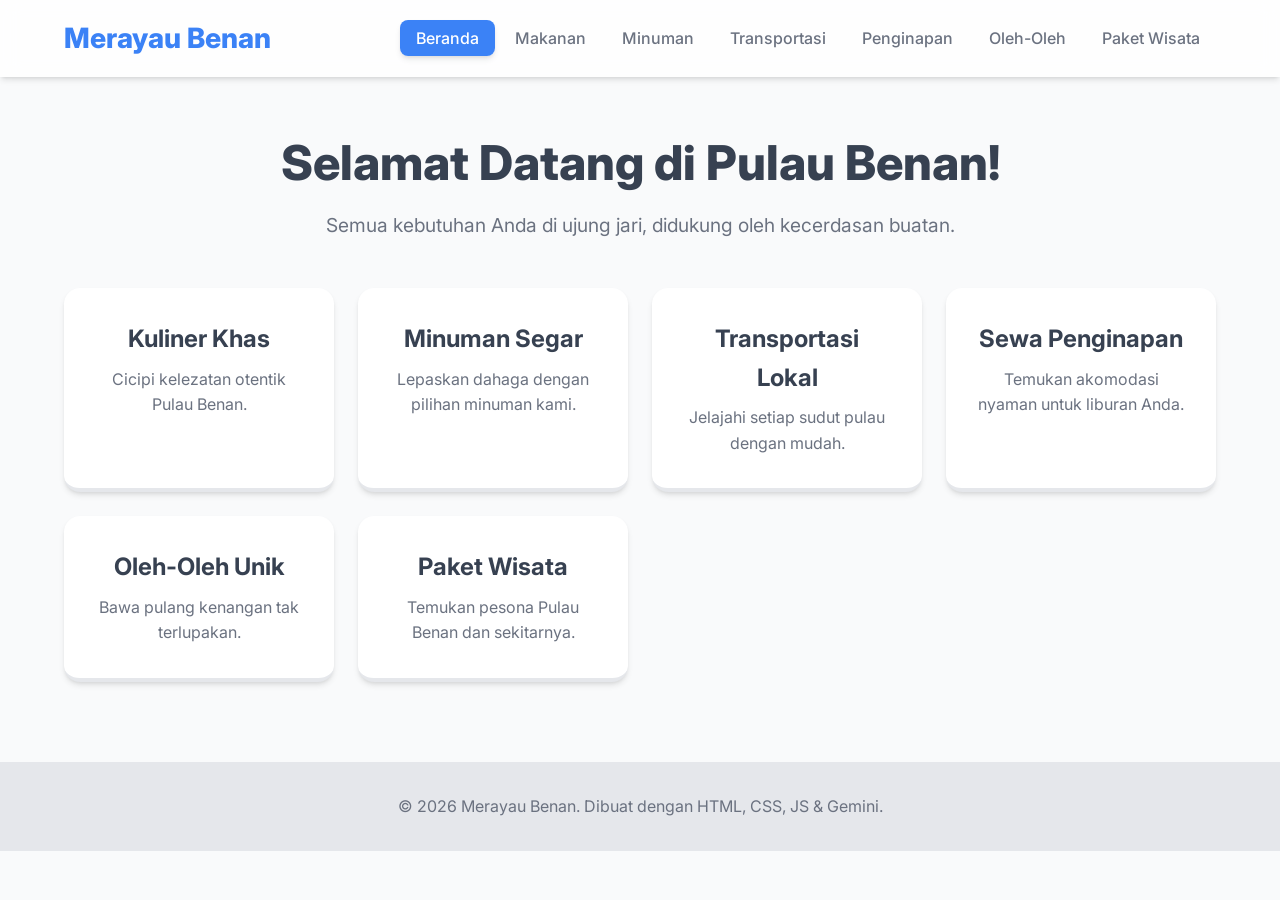
==== index.html @ d54ac9f5 "Tambah fitur minuman dengan menambahkan warna, kategori, dan logika AI untuk rekomendasi minuman, se" ====
<!DOCTYPE html>
<html lang="id">
  <head>
    <meta charset="UTF-8" />
    <meta name="viewport" content="width=device-width, initial-scale=1.0" />
    <title>Merayau Benan - Pulau Benan</title>
    <link rel="stylesheet" href="css/style.css" />
    <link rel="preconnect" href="https://fonts.googleapis.com" />
    <link rel="preconnect" href="https://fonts.gstatic.com" crossorigin />
    <link
      href="https://fonts.googleapis.com/css2?family=Inter:wght@400;500;700;800&display=swap"
      rel="stylesheet"
    />
  </head>
  <body>
    <!-- Navigasi -->
    <nav class="navbar">
      <div class="container nav-content">
        <a href="#" class="nav-logo">Merayau Benan</a>
        <div class="nav-links">
          <a href="#" id="nav-home" class="active" data-page="home">Beranda</a>
          <a href="#" id="nav-food" data-page="food">Makanan</a>
          <a href="#" id="nav-drink" data-page="drink">Minuman</a>
          <a href="#" id="nav-transport" data-page="transport">Transportasi</a>
          <a href="#" id="nav-homestay" data-page="homestay">Penginapan</a>
          <a href="#" id="nav-souvenir" data-page="souvenir">Oleh-Oleh</a>
          <a href="#" id="nav-tour" data-page="tour">Paket Wisata</a>
        </div>
      </div>
    </nav>

    <!-- Konten Utama -->
    <main class="container">
      <!-- Halaman Beranda -->
      <section id="home-page" class="page-section active">
        <div class="home-header">
          <h1>Selamat Datang di Pulau Benan!</h1>
          <p>
            Semua kebutuhan Anda di ujung jari, didukung oleh kecerdasan buatan.
          </p>
        </div>
        <div class="service-grid">
          <div class="service-card" data-page="food">
            <h3>Kuliner Khas</h3>
            <p>Cicipi kelezatan otentik Pulau Benan.</p>
          </div>
          <div class="service-card" data-page="drink">
            <h3>Minuman Segar</h3>
            <p>Lepaskan dahaga dengan pilihan minuman kami.</p>
          </div>
          <div class="service-card" data-page="transport">
            <h3>Transportasi Lokal</h3>
            <p>Jelajahi setiap sudut pulau dengan mudah.</p>
          </div>
          <div class="service-card" data-page="homestay">
            <h3>Sewa Penginapan</h3>
            <p>Temukan akomodasi nyaman untuk liburan Anda.</p>
          </div>
          <div class="service-card" data-page="souvenir">
            <h3>Oleh-Oleh Unik</h3>
            <p>Bawa pulang kenangan tak terlupakan.</p>
          </div>
          <div class="service-card" data-page="tour">
            <h3>Paket Wisata</h3>
            <p>Temukan pesona Pulau Benan dan sekitarnya.</p>
          </div>
        </div>
      </section>

      <!-- Halaman Makanan -->
      <section id="food-page" class="page-section">
        <div class="page-header"><h2>Kuliner Khas Pulau Benan</h2></div>
        <div class="ai-feature-box">
          <h3>Asisten Kuliner AI</h3>
          <p>
            Bingung mau makan apa? Tanya saja! Contoh: "Saya mau sarapan" atau
            "Lagi pengen yang berkuah".
          </p>
          <div class="ai-input-group">
            <input
              type="text"
              id="food-ai-input"
              placeholder="Tulis keinginan Anda di sini..."
            /><button id="food-ai-btn" class="btn btn-food">Tanya AI</button>
          </div>
          <div id="food-ai-result" class="ai-result-container"></div>
        </div>
        <div class="item-grid" id="food-grid"></div>
      </section>

      <!-- Halaman Minuman -->
      <section id="drink-page" class="page-section">
        <div class="page-header"><h2>Pilihan Minuman</h2></div>
        <div class="ai-feature-box">
          <h3>Asisten Minuman AI</h3>
          <p>
            Cari minuman yang pas? Contoh: "Yang paling segar apa?" atau
            "Minuman panas ada?".
          </p>
          <div class="ai-input-group">
            <input
              type="text"
              id="drink-ai-input"
              placeholder="Tulis jenis minuman yang Anda mau..."
            /><button id="drink-ai-btn" class="btn btn-drink">Tanya AI</button>
          </div>
          <div id="drink-ai-result" class="ai-result-container"></div>
        </div>
        <div class="item-grid" id="drink-grid"></div>
      </section>

      <!-- Halaman Transportasi -->
      <section id="transport-page" class="page-section">
        <div class="page-header"><h2>Transportasi Lokal</h2></div>
        <div class="item-grid" id="transport-grid"></div>
      </section>
      <section id="homestay-page" class="page-section">
        <div class="page-header"><h2>Pilihan Penginapan</h2></div>
        <div class="item-grid" id="homestay-grid"></div>
      </section>
      <section id="souvenir-page" class="page-section">
        <div class="page-header"><h2>Oleh-Oleh Khas</h2></div>
        <div class="item-grid" id="souvenir-grid"></div>
      </section>
      <section id="tour-page" class="page-section">
        <div class="page-header"><h2>Paket Wisata Populer</h2></div>
        <div class="item-grid" id="tour-grid"></div>
      </section>
    </main>

    <!-- Modal/Popup untuk Formulir Pemesanan -->
    <div id="order-modal" class="modal">
      <div class="modal-content">
        <span class="close-button">&times;</span>
        <h2 id="modal-title">Formulir Pemesanan</h2>
        <form id="modal-form">
          <input type="hidden" id="modal-item-name" /><input
            type="hidden"
            id="modal-item-type"
          />
          <div class="form-group">
            <label for="modal-name">Nama Lengkap</label
            ><input
              type="text"
              id="modal-name"
              required
              placeholder="Nama Anda"
            />
          </div>
          <div class="form-group">
            <label for="modal-phone">Nomor HP (WhatsApp)</label
            ><input
              type="tel"
              id="modal-phone"
              required
              placeholder="081234567890"
            />
          </div>

          <div id="food-fields" class="specific-fields">
            <div class="form-group">
              <label for="modal-food-address">Alamat Pengantaran</label
              ><textarea
                id="modal-food-address"
                rows="2"
                placeholder="Alamat lengkap Anda"
              ></textarea>
            </div>
            <div class="form-group">
              <label for="modal-food-details">Detail Pesanan</label
              ><input
                type="text"
                id="modal-food-details"
                placeholder="Contoh: 2 porsi, tidak pedas"
              />
            </div>
          </div>
          <div id="drink-fields" class="specific-fields">
            <div class="form-group">
              <label for="modal-drink-address">Alamat Pengantaran</label
              ><textarea
                id="modal-drink-address"
                rows="2"
                placeholder="Alamat lengkap Anda"
              ></textarea>
            </div>
            <div class="form-group">
              <label for="modal-drink-details">Detail Pesanan</label
              ><input
                type="text"
                id="modal-drink-details"
                placeholder="Contoh: 2 gelas, es"
              />
            </div>
          </div>
          <div id="transport-fields" class="specific-fields">
            <div class="form-group">
              <label for="modal-transport-pickup">Lokasi Jemput</label
              ><input
                type="text"
                id="modal-transport-pickup"
                placeholder="Lokasi penjemputan"
              />
            </div>
            <div class="form-group">
              <label for="modal-transport-destination">Tujuan</label
              ><input
                type="text"
                id="modal-transport-destination"
                placeholder="Lokasi tujuan"
              />
            </div>
          </div>
          <div id="homestay-fields" class="specific-fields">
            <div class="form-group">
              <label for="modal-homestay-checkin">Tanggal Check-in</label
              ><input type="date" id="modal-homestay-checkin" />
            </div>
            <div class="form-group">
              <label for="modal-homestay-checkout">Tanggal Check-out</label
              ><input type="date" id="modal-homestay-checkout" />
            </div>
            <div class="form-group">
              <label for="modal-homestay-pax">Jumlah Tamu</label
              ><input
                type="number"
                id="modal-homestay-pax"
                placeholder="Contoh: 2"
              />
            </div>
          </div>
          <div id="tour-fields" class="specific-fields">
            <div class="form-group">
              <label for="modal-tour-date">Tanggal Keberangkatan</label
              ><input type="date" id="modal-tour-date" />
            </div>
            <div class="form-group">
              <label for="modal-tour-pax">Jumlah Orang</label
              ><input
                type="number"
                id="modal-tour-pax"
                placeholder="Contoh: 2"
              />
            </div>
          </div>
          <div id="souvenir-fields" class="specific-fields">
            <div class="form-group">
              <label for="modal-souvenir-address">Alamat Pengantaran</label
              ><textarea
                id="modal-souvenir-address"
                rows="2"
                placeholder="Alamat lengkap Anda"
              ></textarea>
            </div>
            <div class="form-group">
              <label for="modal-souvenir-details">Jumlah/Catatan</label
              ><input
                type="text"
                id="modal-souvenir-details"
                placeholder="Contoh: 2 kotak"
              />
            </div>
          </div>

          <button type="submit" id="modal-submit-btn" class="btn">
            Pesan via WhatsApp
          </button>
        </form>
      </div>
    </div>

    <!-- Footer -->
    <footer>
      <p>
        &copy; <span id="year"></span> Merayau Benan. Dibuat dengan HTML, CSS,
        JS & Gemini.
      </p>
    </footer>

    <script src="js/main.js" type="module"></script>
  </body>
</html>
---- css/style.css ----
/* CSS Murni sebagai pengganti Tailwind CSS */
:root {
  --color-primary: #3b82f6;
  --color-food: #f97316;
  --color-drink: #22d3ee; /* Warna baru untuk minuman */
  --color-transport: #0ea5e9;
  --color-homestay: #14b8a6;
  --color-souvenir: #eab308;
  --color-tour: #8b5cf6;
  --color-background: #f9fafb;
  --color-text: #374151;
  --color-light-text: #6b7280;
  --color-border: #e5e7eb;
  --shadow: 0 4px 6px -1px rgb(0 0 0 / 0.1), 0 2px 4px -2px rgb(0 0 0 / 0.1);
  --shadow-lg: 0 10px 15px -3px rgb(0 0 0 / 0.1),
    0 4px 6px -4px rgb(0 0 0 / 0.1);
}

* {
  box-sizing: border-box;
  margin: 0;
  padding: 0;
}
body {
  font-family: "Inter", sans-serif;
  background-color: var(--color-background);
  color: var(--color-text);
  line-height: 1.6;
}
.container {
  max-width: 1200px;
  margin: 0 auto;
  padding: 0 1.5rem;
}

/* Navigasi */
.navbar {
  background-color: rgba(255, 255, 255, 0.8);
  backdrop-filter: blur(10px);
  padding: 1rem 0;
  box-shadow: var(--shadow);
  position: sticky;
  top: 0;
  z-index: 100;
}
.nav-content {
  display: flex;
  justify-content: space-between;
  align-items: center;
}
.nav-logo {
  font-size: 1.75rem;
  font-weight: 800;
  color: var(--color-primary);
  text-decoration: none;
}
.nav-links a {
  color: var(--color-light-text);
  text-decoration: none;
  padding: 0.5rem 1rem;
  border-radius: 0.5rem;
  font-weight: 500;
  transition: all 0.3s ease;
}
.nav-links a:hover {
  background-color: #f3f4f6;
  color: var(--color-text);
}
.nav-links a.active {
  background-color: var(--color-primary);
  color: white;
  box-shadow: var(--shadow);
}

/* Konten Halaman */
.page-section {
  display: none;
  padding: 3rem 0;
}
.page-section.active {
  display: block;
}
.page-header {
  text-align: center;
  margin-bottom: 2.5rem;
}
.page-header h2 {
  font-size: 2.5rem;
  font-weight: 800;
}

/* Halaman Beranda */
.home-header {
  text-align: center;
  margin-bottom: 3rem;
}
.home-header h1 {
  font-size: 3rem;
  font-weight: 800;
  margin-bottom: 0.5rem;
}
.home-header p {
  font-size: 1.2rem;
  color: var(--color-light-text);
}
.service-grid {
  display: grid;
  grid-template-columns: repeat(auto-fit, minmax(220px, 1fr));
  gap: 1.5rem;
}
.service-card {
  background-color: white;
  padding: 2rem;
  border-radius: 1rem;
  box-shadow: var(--shadow);
  text-align: center;
  cursor: pointer;
  transition: all 0.3s ease;
  border-bottom: 4px solid var(--color-border);
}
.service-card:hover {
  transform: translateY(-10px);
  box-shadow: var(--shadow-lg);
}
.service-card:nth-child(1):hover {
  border-color: var(--color-food);
}
.service-card:nth-child(2):hover {
  border-color: var(--color-drink);
}
.service-card:nth-child(3):hover {
  border-color: var(--color-transport);
}
.service-card:nth-child(4):hover {
  border-color: var(--color-homestay);
}
.service-card:nth-child(5):hover {
  border-color: var(--color-souvenir);
}
.service-card:nth-child(6):hover {
  border-color: var(--color-tour);
}
.service-card h3 {
  font-size: 1.5rem;
  margin-bottom: 0.5rem;
}
.service-card p {
  color: var(--color-light-text);
}

/* Grid Item Katalog */
.item-grid {
  display: grid;
  grid-template-columns: repeat(auto-fit, minmax(300px, 1fr));
  gap: 2rem;
}
.item-card {
  background-color: white;
  border-radius: 1rem;
  box-shadow: var(--shadow);
  overflow: hidden;
  display: flex;
  flex-direction: column;
  transition: all 0.3s ease;
}
.item-card:hover {
  transform: translateY(-5px);
  box-shadow: var(--shadow-lg);
}
.item-card img {
  width: 100%;
  height: 200px;
  object-fit: cover;
}
.item-card-content {
  padding: 1.5rem;
  flex-grow: 1;
  display: flex;
  flex-direction: column;
}
.item-card-content h3 {
  font-size: 1.4rem;
  margin-bottom: 0.5rem;
}
.item-card-content p {
  color: var(--color-light-text);
  margin-bottom: 1.5rem;
  flex-grow: 1;
}
.btn {
  display: inline-block;
  width: 100%;
  padding: 0.8rem 1rem;
  border: none;
  border-radius: 0.5rem;
  color: white;
  font-size: 1rem;
  font-weight: 700;
  cursor: pointer;
  text-align: center;
  text-decoration: none;
  transition: background-color 0.3s, transform 0.2s;
}
.btn:hover {
  opacity: 0.9;
}
.btn:active {
  transform: scale(0.98);
}
.btn-food {
  background-color: var(--color-food);
}
.btn-drink {
  background-color: var(--color-drink);
}
.btn-transport {
  background-color: var(--color-transport);
}
.btn-homestay {
  background-color: var(--color-homestay);
}
.btn-souvenir {
  background-color: var(--color-souvenir);
}
.btn-tour {
  background-color: var(--color-tour);
}

/* Fitur AI */
.ai-feature-box {
  background-color: white;
  padding: 2rem;
  border-radius: 1rem;
  box-shadow: var(--shadow);
  margin-bottom: 2.5rem;
}
.ai-feature-box h3 {
  font-size: 1.5rem;
  font-weight: 700;
  margin-bottom: 0.5rem;
}
.ai-feature-box p {
  color: var(--color-light-text);
  margin-bottom: 1rem;
}
.ai-input-group {
  display: flex;
  gap: 1rem;
}
.ai-input-group input {
  flex-grow: 1;
  padding: 0.8rem 1rem;
  border: 1px solid var(--color-border);
  border-radius: 0.5rem;
  font-size: 1rem;
}
.ai-input-group button {
  width: auto;
  white-space: nowrap;
}
.ai-result-container {
  margin-top: 1.5rem;
}
.ai-result-card {
  background-color: #f0f9ff;
  border: 1px solid #e0f2fe;
  border-radius: 0.5rem;
  padding: 1rem;
}
.ai-result-card h4 {
  font-weight: 700;
  margin-bottom: 0.5rem;
}
.ai-result-card pre {
  background-color: white;
  padding: 1rem;
  border-radius: 0.5rem;
  white-space: pre-wrap;
  word-wrap: break-word;
  font-family: monospace;
  font-size: 0.9rem;
}
.loading-spinner {
  display: inline-block;
  width: 1em;
  height: 1em;
  border: 2px solid rgba(255, 255, 255, 0.3);
  border-radius: 50%;
  border-top-color: #fff;
  animation: spin 1s ease-in-out infinite;
  vertical-align: middle;
  margin-right: 0.5em;
}
@keyframes spin {
  to {
    transform: rotate(360deg);
  }
}
.btn:disabled {
  background-color: #9ca3af;
  cursor: not-allowed;
}

/* Modal/Popup */
.modal {
  display: none;
  position: fixed;
  z-index: 1000;
  left: 0;
  top: 0;
  width: 100%;
  height: 100%;
  overflow: auto;
  background-color: rgba(0, 0, 0, 0.5);
  backdrop-filter: blur(5px);
}
.modal-content {
  background-color: #fefefe;
  margin: 10% auto;
  padding: 2rem;
  border-radius: 1rem;
  width: 90%;
  max-width: 500px;
  position: relative;
  animation: slide-down 0.4s ease-out;
}
@keyframes slide-down {
  from {
    transform: translateY(-50px);
    opacity: 0;
  }
  to {
    transform: translateY(0);
    opacity: 1;
  }
}
.close-button {
  color: #aaa;
  float: right;
  font-size: 28px;
  font-weight: bold;
  cursor: pointer;
}
.close-button:hover,
.close-button:focus {
  color: black;
}
.modal-content h2 {
  margin-bottom: 1.5rem;
}
.form-group {
  margin-bottom: 1rem;
}
.form-group label {
  display: block;
  margin-bottom: 0.5rem;
  font-weight: 500;
}
.form-group input,
.form-group textarea,
.form-group select {
  width: 100%;
  padding: 0.8rem 1rem;
  border: 1px solid var(--color-border);
  border-radius: 0.5rem;
  font-family: "Inter", sans-serif;
  font-size: 1rem;
  transition: border-color 0.3s, box-shadow 0.3s;
}
.form-group input:focus,
.form-group textarea:focus,
.form-group select:focus {
  outline: none;
  border-color: var(--color-primary);
  box-shadow: 0 0 0 3px rgba(59, 130, 246, 0.2);
}
.specific-fields {
  display: none;
}

/* Footer */
footer {
  text-align: center;
  padding: 2rem 0;
  margin-top: 2rem;
  background-color: #e5e7eb;
  color: var(--color-light-text);
}
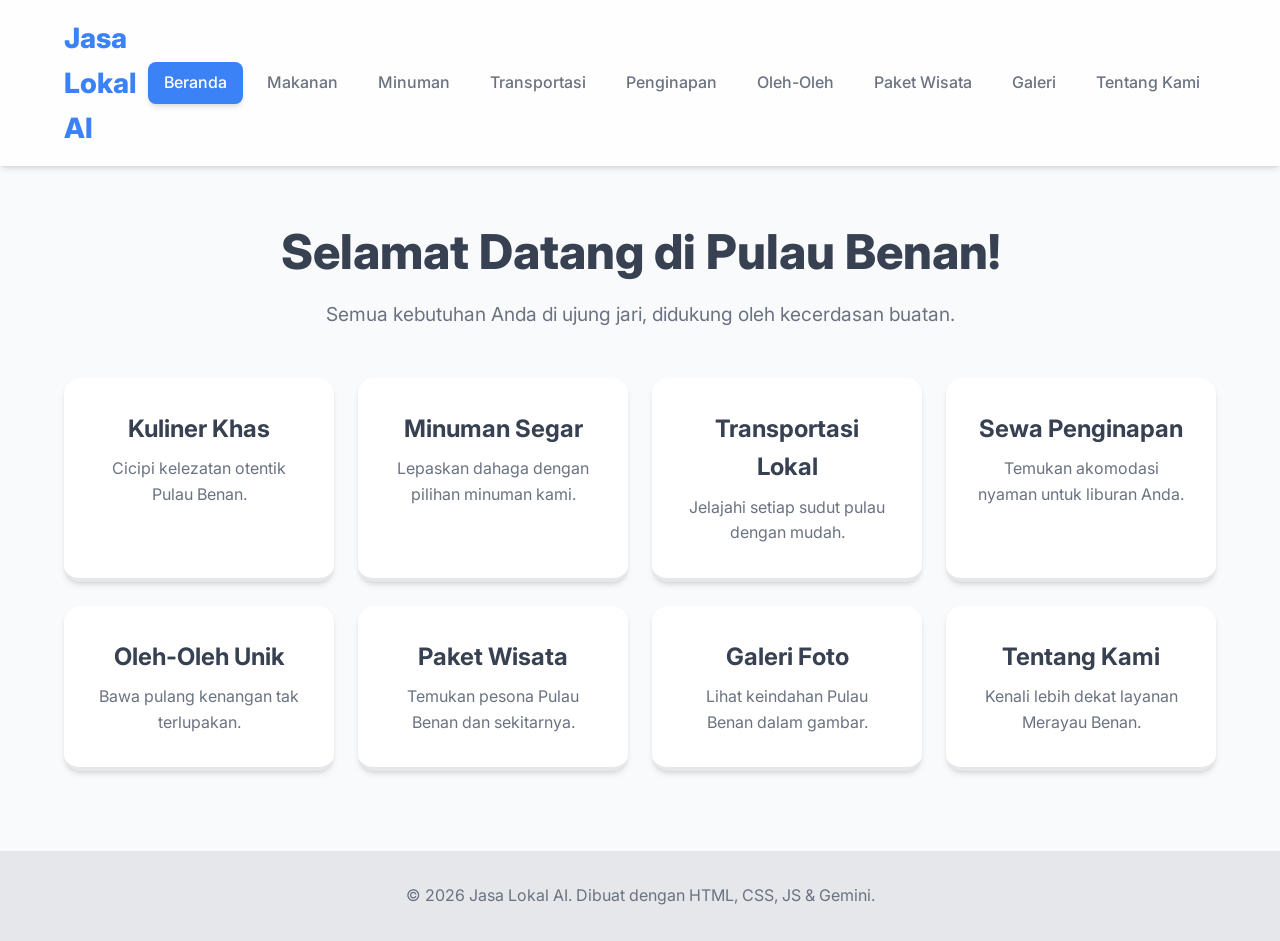
==== commit cbb40332: "Fitur: Memperbarui gaya dan struktur untuk bagian navigasi dan konten - Melakukan refaktor variabel " ====
--- a/index.html
+++ b/index.html
@@ -3,7 +3,7 @@
   <head>
     <meta charset="UTF-8" />
     <meta name="viewport" content="width=device-width, initial-scale=1.0" />
-    <title>Merayau Benan - Pulau Benan</title>
+    <title>Jasa Lokal AI - Pulau Benan</title>
     <link rel="stylesheet" href="css/style.css" />
     <link rel="preconnect" href="https://fonts.googleapis.com" />
     <link rel="preconnect" href="https://fonts.gstatic.com" crossorigin />
@@ -16,7 +16,7 @@
     <!-- Navigasi -->
     <nav class="navbar">
       <div class="container nav-content">
-        <a href="#" class="nav-logo">Merayau Benan</a>
+        <a href="#" class="nav-logo">Jasa Lokal AI</a>
         <div class="nav-links">
           <a href="#" id="nav-home" class="active" data-page="home">Beranda</a>
           <a href="#" id="nav-food" data-page="food">Makanan</a>
@@ -25,7 +25,15 @@
           <a href="#" id="nav-homestay" data-page="homestay">Penginapan</a>
           <a href="#" id="nav-souvenir" data-page="souvenir">Oleh-Oleh</a>
           <a href="#" id="nav-tour" data-page="tour">Paket Wisata</a>
+          <a href="#" id="nav-gallery" data-page="gallery">Galeri</a>
+          <a href="#" id="nav-about" data-page="about">Tentang Kami</a>
         </div>
+        <!-- Tombol Hamburger untuk Mobile -->
+        <button id="hamburger-btn" class="hamburger-btn">
+          <span class="hamburger-bar"></span>
+          <span class="hamburger-bar"></span>
+          <span class="hamburger-bar"></span>
+        </button>
       </div>
     </nav>
 
@@ -64,52 +72,31 @@
             <h3>Paket Wisata</h3>
             <p>Temukan pesona Pulau Benan dan sekitarnya.</p>
           </div>
+          <div class="service-card" data-page="gallery">
+            <h3>Galeri Foto</h3>
+            <p>Lihat keindahan Pulau Benan dalam gambar.</p>
+          </div>
+          <div class="service-card" data-page="about">
+            <h3>Tentang Kami</h3>
+            <p>Kenali lebih dekat layanan Merayau Benan.</p>
+          </div>
         </div>
       </section>
 
       <!-- Halaman Makanan -->
       <section id="food-page" class="page-section">
         <div class="page-header"><h2>Kuliner Khas Pulau Benan</h2></div>
-        <div class="ai-feature-box">
-          <h3>Asisten Kuliner AI</h3>
-          <p>
-            Bingung mau makan apa? Tanya saja! Contoh: "Saya mau sarapan" atau
-            "Lagi pengen yang berkuah".
-          </p>
-          <div class="ai-input-group">
-            <input
-              type="text"
-              id="food-ai-input"
-              placeholder="Tulis keinginan Anda di sini..."
-            /><button id="food-ai-btn" class="btn btn-food">Tanya AI</button>
-          </div>
-          <div id="food-ai-result" class="ai-result-container"></div>
-        </div>
-        <div class="item-grid" id="food-grid"></div>
+        <div id="food-grid"></div>
       </section>
 
       <!-- Halaman Minuman -->
       <section id="drink-page" class="page-section">
         <div class="page-header"><h2>Pilihan Minuman</h2></div>
-        <div class="ai-feature-box">
-          <h3>Asisten Minuman AI</h3>
-          <p>
-            Cari minuman yang pas? Contoh: "Yang paling segar apa?" atau
-            "Minuman panas ada?".
-          </p>
-          <div class="ai-input-group">
-            <input
-              type="text"
-              id="drink-ai-input"
-              placeholder="Tulis jenis minuman yang Anda mau..."
-            /><button id="drink-ai-btn" class="btn btn-drink">Tanya AI</button>
-          </div>
-          <div id="drink-ai-result" class="ai-result-container"></div>
-        </div>
+        <!-- PERBAIKAN: Menambahkan class="item-grid" -->
         <div class="item-grid" id="drink-grid"></div>
       </section>
 
-      <!-- Halaman Transportasi -->
+      <!-- Halaman-halaman lainnya -->
       <section id="transport-page" class="page-section">
         <div class="page-header"><h2>Transportasi Lokal</h2></div>
         <div class="item-grid" id="transport-grid"></div>
@@ -125,6 +112,46 @@
       <section id="tour-page" class="page-section">
         <div class="page-header"><h2>Paket Wisata Populer</h2></div>
         <div class="item-grid" id="tour-grid"></div>
+      </section>
+      <section id="gallery-page" class="page-section">
+        <div class="page-header"><h2>Galeri Keindahan Pulau Benan</h2></div>
+        <div class="gallery-grid" id="gallery-grid"></div>
+      </section>
+      <section id="about-page" class="page-section">
+        <div class="page-header"><h2>Tentang Merayau Benan</h2></div>
+        <div class="about-content">
+          <img
+            src="https://placehold.co/600x400/a855f7/white?text=Merayau+Benan"
+            alt="Tentang Kami"
+          />
+          <h3>Misi Kami</h3>
+          <p>
+            Merayau Benan hadir untuk memudahkan wisatawan dan pengunjung dalam
+            menikmati segala pesona yang ditawarkan oleh Pulau Benan. Kami
+            percaya bahwa setiap perjalanan haruslah mudah, menyenangkan, dan
+            tak terlupakan. Melalui platform ini, kami menghubungkan Anda
+            langsung dengan penyedia layanan lokal terbaik, mulai dari kuliner
+            otentik, penginapan yang nyaman, hingga petualangan wisata yang
+            seru.
+          </p>
+          <h3>Layanan Terpadu</h3>
+          <p>
+            Kami menyediakan platform satu pintu untuk semua kebutuhan Anda di
+            Pulau Benan. Tidak perlu lagi bingung mencari kontak atau informasi.
+            Cukup jelajahi menu kami, pilih layanan yang Anda butuhkan, dan
+            pesan langsung melalui WhatsApp. Didukung oleh Asisten AI, kami juga
+            siap membantu Anda menemukan rekomendasi terbaik yang sesuai dengan
+            keinginan Anda.
+          </p>
+          <h3>Didukung oleh Komunitas Lokal</h3>
+          <p>
+            Setiap pesanan yang Anda buat melalui website ini turut mendukung
+            perekonomian masyarakat lokal Pulau Benan. Kami bekerja sama
+            langsung dengan pemilik homestay, penyedia makanan, nelayan, dan
+            pemandu wisata untuk memastikan Anda mendapatkan pengalaman yang
+            otentik sekaligus memberikan dampak positif bagi komunitas.
+          </p>
+        </div>
       </section>
     </main>
 
@@ -156,7 +183,6 @@
               placeholder="081234567890"
             />
           </div>
-
           <div id="food-fields" class="specific-fields">
             <div class="form-group">
               <label for="modal-food-address">Alamat Pengantaran</label
@@ -261,7 +287,6 @@
               />
             </div>
           </div>
-
           <button type="submit" id="modal-submit-btn" class="btn">
             Pesan via WhatsApp
           </button>
@@ -272,11 +297,11 @@
     <!-- Footer -->
     <footer>
       <p>
-        &copy; <span id="year"></span> Merayau Benan. Dibuat dengan HTML, CSS,
+        &copy; <span id="year"></span> Jasa Lokal AI. Dibuat dengan HTML, CSS,
         JS & Gemini.
       </p>
     </footer>
-
+    <a href="#" id="back-to-top-btn" title="Kembali ke atas">&#8679;</a>
     <script src="js/main.js" type="module"></script>
   </body>
 </html>
--- a/css/style.css
+++ b/css/style.css
@@ -2,11 +2,13 @@
 :root {
   --color-primary: #3b82f6;
   --color-food: #f97316;
-  --color-drink: #22d3ee; /* Warna baru untuk minuman */
+  --color-drink: #22d3ee;
   --color-transport: #0ea5e9;
   --color-homestay: #14b8a6;
   --color-souvenir: #eab308;
   --color-tour: #8b5cf6;
+  --color-gallery: #ec4899;
+  --color-about: #a855f7;
   --color-background: #f9fafb;
   --color-text: #374151;
   --color-light-text: #6b7280;
@@ -54,6 +56,11 @@
   color: var(--color-primary);
   text-decoration: none;
 }
+.nav-links {
+  display: flex;
+  align-items: center;
+  gap: 0.5rem;
+}
 .nav-links a {
   color: var(--color-light-text);
   text-decoration: none;
@@ -61,6 +68,7 @@
   border-radius: 0.5rem;
   font-weight: 500;
   transition: all 0.3s ease;
+  white-space: nowrap;
 }
 .nav-links a:hover {
   background-color: #f3f4f6;
@@ -70,6 +78,65 @@
   background-color: var(--color-primary);
   color: white;
   box-shadow: var(--shadow);
+}
+
+/* Tombol Hamburger */
+.hamburger-btn {
+  display: none;
+  background: none;
+  border: none;
+  cursor: pointer;
+  padding: 10px;
+  z-index: 101;
+}
+.hamburger-bar {
+  display: block;
+  width: 25px;
+  height: 3px;
+  margin: 5px auto;
+  background-color: var(--color-text);
+  transition: all 0.3s ease-in-out;
+}
+
+/* Media Query untuk Tampilan Mobile */
+@media (max-width: 1100px) {
+  /* PERBAIKAN: Mengatur ulang urutan elemen di navigasi */
+  .nav-logo {
+    order: 2; /* Logo pindah ke tengah */
+    flex-grow: 1; /* Memastikan logo mengisi ruang */
+    text-align: center; /* Teks logo menjadi di tengah */
+    margin: 0 1rem; /* Memberi sedikit jarak */
+  }
+  .hamburger-btn {
+    order: 1; /* Tombol hamburger pindah ke kiri */
+    display: block;
+  }
+  .nav-links {
+    order: 3; /* Pastikan menu tetap di urutan yang benar saat tersembunyi */
+    position: absolute;
+    top: 100%;
+    left: 0;
+    right: 0;
+    background-color: white;
+    flex-direction: column;
+    align-items: center;
+    padding: 1rem 0;
+    box-shadow: var(--shadow);
+    opacity: 0;
+    visibility: hidden;
+    transform: translateY(-20px);
+    transition: opacity 0.3s, transform 0.3s, visibility 0.3s;
+  }
+  .nav-links.active {
+    opacity: 1;
+    visibility: visible;
+    transform: translateY(0);
+  }
+  .nav-links a {
+    padding: 1rem;
+    width: 100%;
+    text-align: center;
+  }
 }
 
 /* Konten Halaman */
@@ -140,6 +207,12 @@
 .service-card:nth-child(6):hover {
   border-color: var(--color-tour);
 }
+.service-card:nth-child(7):hover {
+  border-color: var(--color-gallery);
+}
+.service-card:nth-child(8):hover {
+  border-color: var(--color-about);
+}
 .service-card h3 {
   font-size: 1.5rem;
   margin-bottom: 0.5rem;
@@ -148,7 +221,18 @@
   color: var(--color-light-text);
 }
 
-/* Grid Item Katalog */
+/* Grid Item Katalog & Kategori */
+.category-subheader {
+  font-size: 1.8rem;
+  font-weight: 700;
+  margin-top: 2.5rem;
+  margin-bottom: 1.5rem;
+  padding-bottom: 0.5rem;
+  border-bottom: 2px solid var(--color-border);
+}
+.category-subheader:first-of-type {
+  margin-top: 0;
+}
 .item-grid {
   display: grid;
   grid-template-columns: repeat(auto-fit, minmax(300px, 1fr));
@@ -226,79 +310,84 @@
   background-color: var(--color-tour);
 }
 
-/* Fitur AI */
-.ai-feature-box {
+/* Halaman Galeri */
+.gallery-grid {
+  column-count: 3;
+  column-gap: 1.5rem;
+}
+.gallery-item {
+  margin-bottom: 1.5rem;
+  display: inline-block;
+  width: 100%;
+  position: relative;
+  overflow: hidden;
+  border-radius: 0.5rem;
+  box-shadow: var(--shadow);
+}
+.gallery-item img {
+  width: 100%;
+  height: auto;
+  display: block;
+  transition: transform 0.3s ease;
+}
+.gallery-item:hover img {
+  transform: scale(1.05);
+}
+.gallery-overlay {
+  position: absolute;
+  bottom: 0;
+  left: 0;
+  right: 0;
+  background: linear-gradient(to top, rgba(0, 0, 0, 0.7), transparent);
+  color: white;
+  padding: 2rem 1rem 1rem;
+  opacity: 0;
+  transition: opacity 0.3s ease;
+}
+.gallery-item:hover .gallery-overlay {
+  opacity: 1;
+}
+.gallery-title {
+  font-size: 1.1rem;
+  font-weight: 700;
+}
+@media (max-width: 1024px) {
+  .gallery-grid {
+    column-count: 2;
+  }
+}
+@media (max-width: 768px) {
+  .gallery-grid {
+    column-count: 1;
+  }
+}
+
+/* Halaman Tentang Kami */
+.about-content {
+  max-width: 800px;
+  margin: 0 auto;
   background-color: white;
-  padding: 2rem;
+  padding: 2.5rem;
   border-radius: 1rem;
-  box-shadow: var(--shadow);
-  margin-bottom: 2.5rem;
-}
-.ai-feature-box h3 {
+  box-shadow: var(--shadow-lg);
+}
+.about-content img {
+  width: 100%;
+  height: auto;
+  border-radius: 0.5rem;
+  margin-bottom: 2rem;
+}
+.about-content h3 {
   font-size: 1.5rem;
   font-weight: 700;
-  margin-bottom: 0.5rem;
-}
-.ai-feature-box p {
+  margin-top: 2rem;
+  margin-bottom: 1rem;
+  color: var(--color-about);
+}
+.about-content p {
+  margin-bottom: 1rem;
+  line-height: 1.8;
   color: var(--color-light-text);
-  margin-bottom: 1rem;
-}
-.ai-input-group {
-  display: flex;
-  gap: 1rem;
-}
-.ai-input-group input {
-  flex-grow: 1;
-  padding: 0.8rem 1rem;
-  border: 1px solid var(--color-border);
-  border-radius: 0.5rem;
-  font-size: 1rem;
-}
-.ai-input-group button {
-  width: auto;
-  white-space: nowrap;
-}
-.ai-result-container {
-  margin-top: 1.5rem;
-}
-.ai-result-card {
-  background-color: #f0f9ff;
-  border: 1px solid #e0f2fe;
-  border-radius: 0.5rem;
-  padding: 1rem;
-}
-.ai-result-card h4 {
-  font-weight: 700;
-  margin-bottom: 0.5rem;
-}
-.ai-result-card pre {
-  background-color: white;
-  padding: 1rem;
-  border-radius: 0.5rem;
-  white-space: pre-wrap;
-  word-wrap: break-word;
-  font-family: monospace;
-  font-size: 0.9rem;
-}
-.loading-spinner {
-  display: inline-block;
-  width: 1em;
-  height: 1em;
-  border: 2px solid rgba(255, 255, 255, 0.3);
-  border-radius: 50%;
-  border-top-color: #fff;
-  animation: spin 1s ease-in-out infinite;
-  vertical-align: middle;
-  margin-right: 0.5em;
-}
-@keyframes spin {
-  to {
-    transform: rotate(360deg);
-  }
-}
-.btn:disabled {
-  background-color: #9ca3af;
-  cursor: not-allowed;
 }
 
 /* Modal/Popup */
@@ -386,3 +475,32 @@
   background-color: #e5e7eb;
   color: var(--color-light-text);
 }
+
+/* Tombol Back to Top */
+#back-to-top-btn {
+  position: fixed;
+  bottom: 20px;
+  right: 20px;
+  width: 50px;
+  height: 50px;
+  background-color: var(--color-primary);
+  color: white;
+  border: none;
+  border-radius: 50%;
+  text-align: center;
+  font-size: 24px;
+  line-height: 50px;
+  cursor: pointer;
+  box-shadow: var(--shadow-lg);
+  z-index: 999;
+  text-decoration: none;
+  opacity: 0;
+  visibility: hidden;
+  transform: translateY(100px);
+  transition: opacity 0.3s, transform 0.3s, visibility 0.3s;
+}
+#back-to-top-btn.show {
+  opacity: 1;
+  visibility: visible;
+  transform: translateY(0);
+}
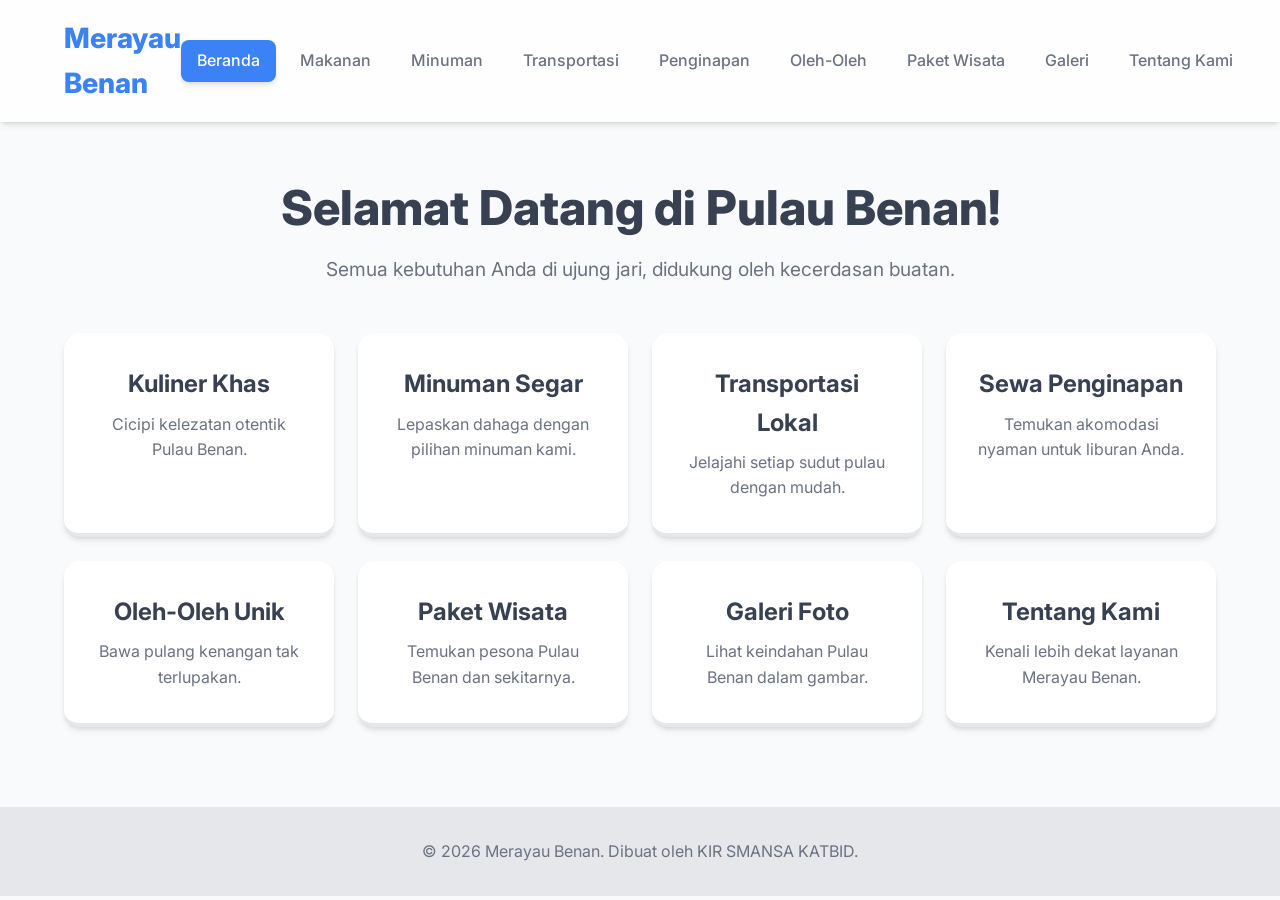
==== commit 8b01b26b: "Perbarui judul dan logo pada halaman untuk mencerminkan identitas Merayau Benan" ====
--- a/index.html
+++ b/index.html
@@ -3,7 +3,7 @@
   <head>
     <meta charset="UTF-8" />
     <meta name="viewport" content="width=device-width, initial-scale=1.0" />
-    <title>Jasa Lokal AI - Pulau Benan</title>
+    <title>Merayau Benan - Pulau Benan</title>
     <link rel="stylesheet" href="css/style.css" />
     <link rel="preconnect" href="https://fonts.googleapis.com" />
     <link rel="preconnect" href="https://fonts.gstatic.com" crossorigin />
@@ -16,7 +16,7 @@
     <!-- Navigasi -->
     <nav class="navbar">
       <div class="container nav-content">
-        <a href="#" class="nav-logo">Jasa Lokal AI</a>
+        <a href="#" class="nav-logo">Merayau Benan</a>
         <div class="nav-links">
           <a href="#" id="nav-home" class="active" data-page="home">Beranda</a>
           <a href="#" id="nav-food" data-page="food">Makanan</a>
@@ -297,8 +297,8 @@
     <!-- Footer -->
     <footer>
       <p>
-        &copy; <span id="year"></span> Jasa Lokal AI. Dibuat dengan HTML, CSS,
-        JS & Gemini.
+        &copy; <span id="year"></span> Merayau Benan. Dibuat oleh KIR SMANSA
+        KATBID.
       </p>
     </footer>
     <a href="#" id="back-to-top-btn" title="Kembali ke atas">&#8679;</a>
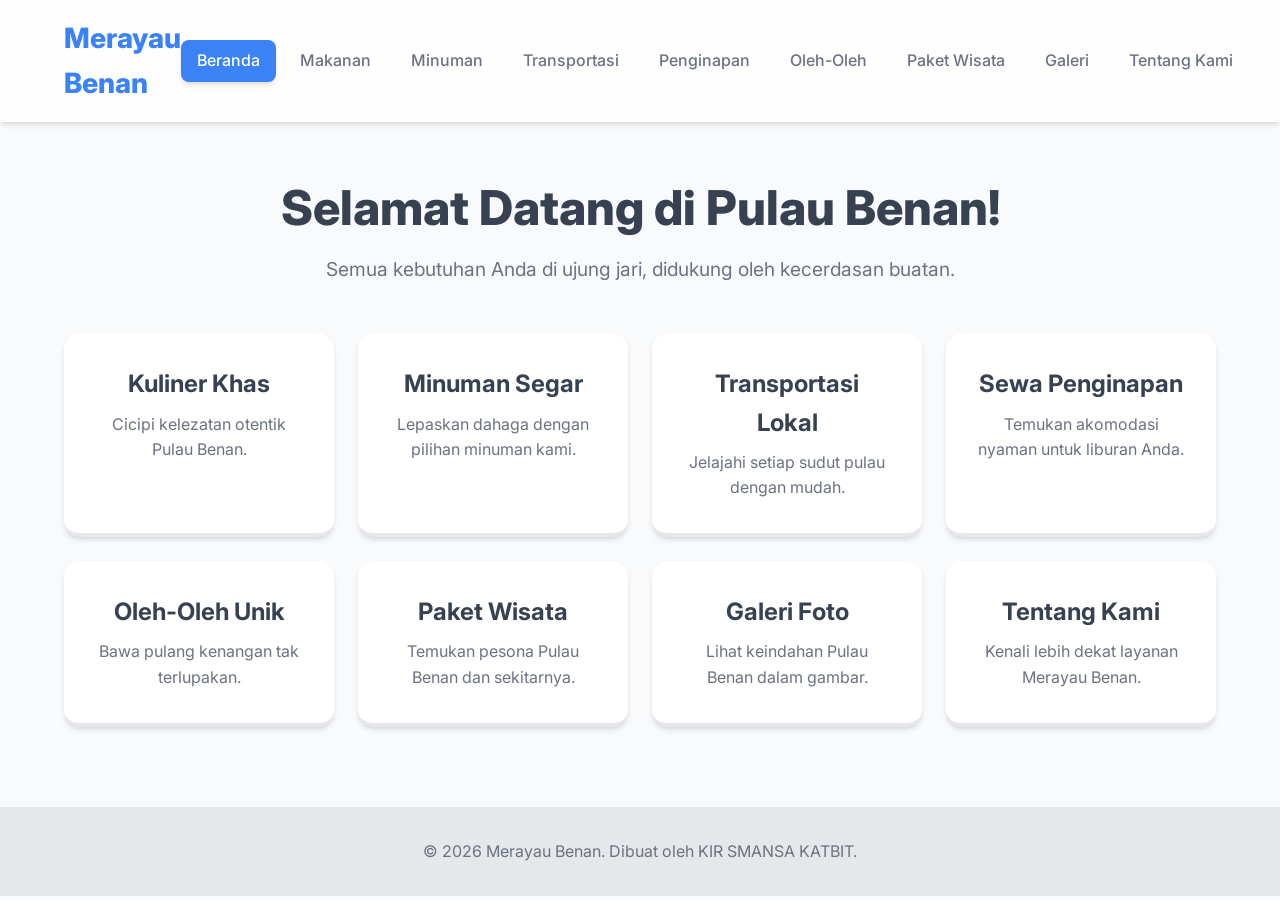
==== commit 8c13c4b6: "Tambah fitur asisten AI untuk rekomendasi kuliner, minuman, transportasi, penginapan, oleh-oleh, dan" ====
--- a/index.html
+++ b/index.html
@@ -86,33 +86,136 @@
       <!-- Halaman Makanan -->
       <section id="food-page" class="page-section">
         <div class="page-header"><h2>Kuliner Khas Pulau Benan</h2></div>
+        <div class="ai-feature-box">
+          <h3>Asisten Kuliner AI</h3>
+          <p>
+            Bingung mau makan apa? Tanya saja! Contoh: "Saya mau sarapan" atau
+            "Lagi pengen yang berkuah".
+          </p>
+          <div class="ai-input-group">
+            <input
+              type="text"
+              id="food-ai-input"
+              placeholder="Tulis keinginan Anda di sini..."
+            /><button id="food-ai-btn" class="btn btn-food">Tanya AI</button>
+          </div>
+          <div id="food-ai-result" class="ai-result-container"></div>
+        </div>
         <div id="food-grid"></div>
       </section>
 
       <!-- Halaman Minuman -->
       <section id="drink-page" class="page-section">
         <div class="page-header"><h2>Pilihan Minuman</h2></div>
-        <!-- PERBAIKAN: Menambahkan class="item-grid" -->
+        <div class="ai-feature-box">
+          <h3>Asisten Minuman AI</h3>
+          <p>
+            Cari minuman yang pas? Contoh: "Yang paling segar apa?" atau
+            "Minuman panas ada?".
+          </p>
+          <div class="ai-input-group">
+            <input
+              type="text"
+              id="drink-ai-input"
+              placeholder="Tulis jenis minuman yang Anda mau..."
+            /><button id="drink-ai-btn" class="btn btn-drink">Tanya AI</button>
+          </div>
+          <div id="drink-ai-result" class="ai-result-container"></div>
+        </div>
         <div class="item-grid" id="drink-grid"></div>
       </section>
 
-      <!-- Halaman-halaman lainnya -->
+      <!-- Halaman Transportasi -->
       <section id="transport-page" class="page-section">
         <div class="page-header"><h2>Transportasi Lokal</h2></div>
+        <div class="ai-feature-box">
+          <h3>Asisten Transportasi AI</h3>
+          <p>
+            Butuh saran transportasi? Contoh: "Mau ke Pantai Trikora dari pusat
+            kota" atau "Perjalanan rombongan 5 orang".
+          </p>
+          <div class="ai-input-group">
+            <input
+              type="text"
+              id="transport-ai-input"
+              placeholder="Tulis kebutuhan perjalanan Anda..."
+            /><button id="transport-ai-btn" class="btn btn-transport">
+              Tanya AI
+            </button>
+          </div>
+          <div id="transport-ai-result" class="ai-result-container"></div>
+        </div>
         <div class="item-grid" id="transport-grid"></div>
       </section>
+
+      <!-- Halaman Penginapan -->
       <section id="homestay-page" class="page-section">
         <div class="page-header"><h2>Pilihan Penginapan</h2></div>
+        <div class="ai-feature-box">
+          <h3>Asisten Akomodasi AI</h3>
+          <p>
+            Cari penginapan yang pas? Contoh: "Cocok untuk keluarga" atau "Dekat
+            pusat kota dan murah".
+          </p>
+          <div class="ai-input-group">
+            <input
+              type="text"
+              id="homestay-ai-input"
+              placeholder="Tulis tipe penginapan yang Anda cari..."
+            /><button id="homestay-ai-btn" class="btn btn-homestay">
+              Tanya AI
+            </button>
+          </div>
+          <div id="homestay-ai-result" class="ai-result-container"></div>
+        </div>
         <div class="item-grid" id="homestay-grid"></div>
       </section>
+
+      <!-- Halaman Oleh-Oleh -->
       <section id="souvenir-page" class="page-section">
         <div class="page-header"><h2>Oleh-Oleh Khas</h2></div>
+        <div class="ai-feature-box">
+          <h3>Asisten Oleh-Oleh AI</h3>
+          <p>
+            Bingung cari buah tangan? Contoh: "Oleh-oleh yang awet" atau "Yang
+            paling khas dari sini apa ya?".
+          </p>
+          <div class="ai-input-group">
+            <input
+              type="text"
+              id="souvenir-ai-input"
+              placeholder="Tulis jenis oleh-oleh yang Anda mau..."
+            /><button id="souvenir-ai-btn" class="btn btn-souvenir">
+              Tanya AI
+            </button>
+          </div>
+          <div id="souvenir-ai-result" class="ai-result-container"></div>
+        </div>
         <div class="item-grid" id="souvenir-grid"></div>
       </section>
+
+      <!-- Halaman Paket Wisata -->
       <section id="tour-page" class="page-section">
         <div class="page-header"><h2>Paket Wisata Populer</h2></div>
+        <div class="ai-feature-box">
+          <h3>Asisten Wisata AI</h3>
+          <p>
+            Rencanakan perjalanan Anda! Contoh: "Buatkan rencana 2 hari untuk
+            pecinta pantai" atau "Saya punya waktu setengah hari".
+          </p>
+          <div class="ai-input-group">
+            <input
+              type="text"
+              id="tour-ai-input"
+              placeholder="Tulis keinginan Anda di sini..."
+            /><button id="tour-ai-btn" class="btn btn-tour">Tanya AI</button>
+          </div>
+          <div id="tour-ai-result" class="ai-result-container"></div>
+        </div>
         <div class="item-grid" id="tour-grid"></div>
       </section>
+
+      <!-- Halaman-halaman lainnya -->
       <section id="gallery-page" class="page-section">
         <div class="page-header"><h2>Galeri Keindahan Pulau Benan</h2></div>
         <div class="gallery-grid" id="gallery-grid"></div>
@@ -298,7 +401,7 @@
     <footer>
       <p>
         &copy; <span id="year"></span> Merayau Benan. Dibuat oleh KIR SMANSA
-        KATBID.
+        KATBIT.
       </p>
     </footer>
     <a href="#" id="back-to-top-btn" title="Kembali ke atas">&#8679;</a>
--- a/css/style.css
+++ b/css/style.css
@@ -100,19 +100,18 @@
 
 /* Media Query untuk Tampilan Mobile */
 @media (max-width: 1100px) {
-  /* PERBAIKAN: Mengatur ulang urutan elemen di navigasi */
   .nav-logo {
-    order: 2; /* Logo pindah ke tengah */
-    flex-grow: 1; /* Memastikan logo mengisi ruang */
-    text-align: center; /* Teks logo menjadi di tengah */
-    margin: 0 1rem; /* Memberi sedikit jarak */
+    order: 2;
+    flex-grow: 1;
+    text-align: center;
+    margin: 0 1rem;
   }
   .hamburger-btn {
-    order: 1; /* Tombol hamburger pindah ke kiri */
+    order: 1;
     display: block;
   }
   .nav-links {
-    order: 3; /* Pastikan menu tetap di urutan yang benar saat tersembunyi */
+    order: 3;
     position: absolute;
     top: 100%;
     left: 0;
@@ -308,6 +307,83 @@
 }
 .btn-tour {
   background-color: var(--color-tour);
+}
+
+/* Fitur AI */
+.ai-feature-box {
+  background-color: white;
+  padding: 2rem;
+  border-radius: 1rem;
+  box-shadow: var(--shadow);
+  margin-bottom: 2.5rem;
+}
+.ai-feature-box h3 {
+  font-size: 1.5rem;
+  font-weight: 700;
+  margin-bottom: 0.5rem;
+}
+.ai-feature-box p {
+  color: var(--color-light-text);
+  margin-bottom: 1rem;
+}
+/* PERBAIKAN TATA LETAK DIMULAI DI SINI */
+.ai-input-group {
+  display: flex;
+  gap: 1rem;
+}
+.ai-input-group input {
+  flex-grow: 1;
+  padding: 0.8rem 1rem;
+  border: 1px solid var(--color-border);
+  border-radius: 0.5rem;
+  font-size: 1rem;
+}
+.ai-input-group button {
+  width: auto;
+  white-space: nowrap;
+}
+/* AKHIR PERBAIKAN */
+.ai-result-container {
+  margin-top: 1.5rem;
+}
+.ai-result-card {
+  background-color: #f0f9ff;
+  border: 1px solid #e0f2fe;
+  border-radius: 0.5rem;
+  padding: 1rem;
+}
+.ai-result-card h4 {
+  font-weight: 700;
+  margin-bottom: 0.5rem;
+}
+.ai-result-card pre {
+  background-color: white;
+  padding: 1rem;
+  border-radius: 0.5rem;
+  white-space: pre-wrap;
+  word-wrap: break-word;
+  font-family: monospace;
+  font-size: 0.9rem;
+}
+.loading-spinner {
+  display: inline-block;
+  width: 1em;
+  height: 1em;
+  border: 2px solid rgba(255, 255, 255, 0.3);
+  border-radius: 50%;
+  border-top-color: #fff;
+  animation: spin 1s ease-in-out infinite;
+  vertical-align: middle;
+  margin-right: 0.5em;
+}
+@keyframes spin {
+  to {
+    transform: rotate(360deg);
+  }
+}
+.btn:disabled {
+  background-color: #9ca3af;
+  cursor: not-allowed;
 }
 
 /* Halaman Galeri */
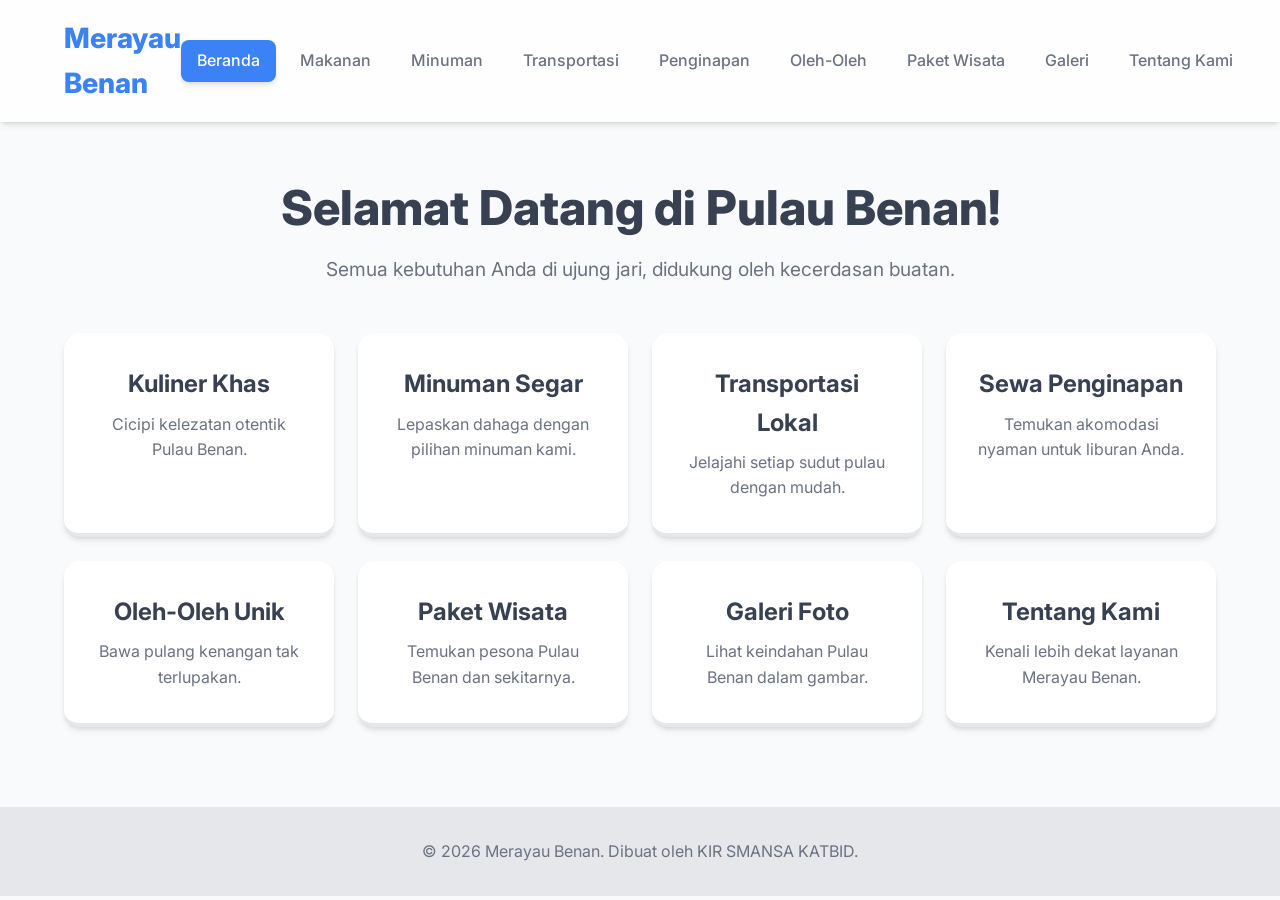
==== commit 94a9446f: "Menambahkan berkas data awal untuk minuman, makanan, galeri, homestay, suvenir, tur, dan transportas" ====
--- a/index.html
+++ b/index.html
@@ -4,7 +4,11 @@
     <meta charset="UTF-8" />
     <meta name="viewport" content="width=device-width, initial-scale=1.0" />
     <title>Merayau Benan - Pulau Benan</title>
+
+    <!-- PERBAIKAN: Memastikan path ke file CSS sudah benar -->
     <link rel="stylesheet" href="css/style.css" />
+
+    <link rel="icon" href="assets/logo.png" type="image/png" />
     <link rel="preconnect" href="https://fonts.googleapis.com" />
     <link rel="preconnect" href="https://fonts.gstatic.com" crossorigin />
     <link
@@ -83,139 +87,31 @@
         </div>
       </section>
 
-      <!-- Halaman Makanan -->
+      <!-- Halaman-halaman lainnya -->
       <section id="food-page" class="page-section">
         <div class="page-header"><h2>Kuliner Khas Pulau Benan</h2></div>
-        <div class="ai-feature-box">
-          <h3>Asisten Kuliner AI</h3>
-          <p>
-            Bingung mau makan apa? Tanya saja! Contoh: "Saya mau sarapan" atau
-            "Lagi pengen yang berkuah".
-          </p>
-          <div class="ai-input-group">
-            <input
-              type="text"
-              id="food-ai-input"
-              placeholder="Tulis keinginan Anda di sini..."
-            /><button id="food-ai-btn" class="btn btn-food">Tanya AI</button>
-          </div>
-          <div id="food-ai-result" class="ai-result-container"></div>
-        </div>
         <div id="food-grid"></div>
       </section>
-
-      <!-- Halaman Minuman -->
       <section id="drink-page" class="page-section">
         <div class="page-header"><h2>Pilihan Minuman</h2></div>
-        <div class="ai-feature-box">
-          <h3>Asisten Minuman AI</h3>
-          <p>
-            Cari minuman yang pas? Contoh: "Yang paling segar apa?" atau
-            "Minuman panas ada?".
-          </p>
-          <div class="ai-input-group">
-            <input
-              type="text"
-              id="drink-ai-input"
-              placeholder="Tulis jenis minuman yang Anda mau..."
-            /><button id="drink-ai-btn" class="btn btn-drink">Tanya AI</button>
-          </div>
-          <div id="drink-ai-result" class="ai-result-container"></div>
-        </div>
         <div class="item-grid" id="drink-grid"></div>
       </section>
-
-      <!-- Halaman Transportasi -->
       <section id="transport-page" class="page-section">
         <div class="page-header"><h2>Transportasi Lokal</h2></div>
-        <div class="ai-feature-box">
-          <h3>Asisten Transportasi AI</h3>
-          <p>
-            Butuh saran transportasi? Contoh: "Mau ke Pantai Trikora dari pusat
-            kota" atau "Perjalanan rombongan 5 orang".
-          </p>
-          <div class="ai-input-group">
-            <input
-              type="text"
-              id="transport-ai-input"
-              placeholder="Tulis kebutuhan perjalanan Anda..."
-            /><button id="transport-ai-btn" class="btn btn-transport">
-              Tanya AI
-            </button>
-          </div>
-          <div id="transport-ai-result" class="ai-result-container"></div>
-        </div>
         <div class="item-grid" id="transport-grid"></div>
       </section>
-
-      <!-- Halaman Penginapan -->
       <section id="homestay-page" class="page-section">
         <div class="page-header"><h2>Pilihan Penginapan</h2></div>
-        <div class="ai-feature-box">
-          <h3>Asisten Akomodasi AI</h3>
-          <p>
-            Cari penginapan yang pas? Contoh: "Cocok untuk keluarga" atau "Dekat
-            pusat kota dan murah".
-          </p>
-          <div class="ai-input-group">
-            <input
-              type="text"
-              id="homestay-ai-input"
-              placeholder="Tulis tipe penginapan yang Anda cari..."
-            /><button id="homestay-ai-btn" class="btn btn-homestay">
-              Tanya AI
-            </button>
-          </div>
-          <div id="homestay-ai-result" class="ai-result-container"></div>
-        </div>
         <div class="item-grid" id="homestay-grid"></div>
       </section>
-
-      <!-- Halaman Oleh-Oleh -->
       <section id="souvenir-page" class="page-section">
         <div class="page-header"><h2>Oleh-Oleh Khas</h2></div>
-        <div class="ai-feature-box">
-          <h3>Asisten Oleh-Oleh AI</h3>
-          <p>
-            Bingung cari buah tangan? Contoh: "Oleh-oleh yang awet" atau "Yang
-            paling khas dari sini apa ya?".
-          </p>
-          <div class="ai-input-group">
-            <input
-              type="text"
-              id="souvenir-ai-input"
-              placeholder="Tulis jenis oleh-oleh yang Anda mau..."
-            /><button id="souvenir-ai-btn" class="btn btn-souvenir">
-              Tanya AI
-            </button>
-          </div>
-          <div id="souvenir-ai-result" class="ai-result-container"></div>
-        </div>
         <div class="item-grid" id="souvenir-grid"></div>
       </section>
-
-      <!-- Halaman Paket Wisata -->
       <section id="tour-page" class="page-section">
         <div class="page-header"><h2>Paket Wisata Populer</h2></div>
-        <div class="ai-feature-box">
-          <h3>Asisten Wisata AI</h3>
-          <p>
-            Rencanakan perjalanan Anda! Contoh: "Buatkan rencana 2 hari untuk
-            pecinta pantai" atau "Saya punya waktu setengah hari".
-          </p>
-          <div class="ai-input-group">
-            <input
-              type="text"
-              id="tour-ai-input"
-              placeholder="Tulis keinginan Anda di sini..."
-            /><button id="tour-ai-btn" class="btn btn-tour">Tanya AI</button>
-          </div>
-          <div id="tour-ai-result" class="ai-result-container"></div>
-        </div>
         <div class="item-grid" id="tour-grid"></div>
       </section>
-
-      <!-- Halaman-halaman lainnya -->
       <section id="gallery-page" class="page-section">
         <div class="page-header"><h2>Galeri Keindahan Pulau Benan</h2></div>
         <div class="gallery-grid" id="gallery-grid"></div>
@@ -401,7 +297,7 @@
     <footer>
       <p>
         &copy; <span id="year"></span> Merayau Benan. Dibuat oleh KIR SMANSA
-        KATBIT.
+        KATBID.
       </p>
     </footer>
     <a href="#" id="back-to-top-btn" title="Kembali ke atas">&#8679;</a>
--- a/css/style.css
+++ b/css/style.css
@@ -250,11 +250,76 @@
   transform: translateY(-5px);
   box-shadow: var(--shadow-lg);
 }
-.item-card img {
+
+/* GAYA SLIDER BARU */
+.slider-container {
+  position: relative;
   width: 100%;
   height: 200px;
+  overflow: hidden;
+}
+.slider-wrapper {
+  display: flex;
+  height: 100%;
+  transition: transform 0.5s ease-in-out;
+}
+.slider-slide {
+  flex-shrink: 0;
+  width: 100%;
+  height: 100%;
+}
+.slider-slide img {
+  width: 100%;
+  height: 100%;
   object-fit: cover;
 }
+.slider-btn {
+  position: absolute;
+  top: 50%;
+  transform: translateY(-50%);
+  background-color: rgba(0, 0, 0, 0.4);
+  color: white;
+  border: none;
+  padding: 0.5rem;
+  cursor: pointer;
+  font-size: 1.5rem;
+  line-height: 1;
+  border-radius: 50%;
+  width: 40px;
+  height: 40px;
+  opacity: 0;
+  transition: opacity 0.3s;
+}
+.slider-container:hover .slider-btn {
+  opacity: 1;
+}
+.slider-btn.prev {
+  left: 10px;
+}
+.slider-btn.next {
+  right: 10px;
+}
+.slider-dots {
+  position: absolute;
+  bottom: 10px;
+  left: 50%;
+  transform: translateX(-50%);
+  display: flex;
+  gap: 8px;
+}
+.dot {
+  width: 10px;
+  height: 10px;
+  border-radius: 50%;
+  background-color: rgba(255, 255, 255, 0.6);
+  cursor: pointer;
+  transition: background-color 0.3s;
+}
+.dot.active {
+  background-color: white;
+}
+/* AKHIR GAYA SLIDER */
+
 .item-card-content {
   padding: 1.5rem;
   flex-grow: 1;
@@ -326,7 +391,6 @@
   color: var(--color-light-text);
   margin-bottom: 1rem;
 }
-/* PERBAIKAN TATA LETAK DIMULAI DI SINI */
 .ai-input-group {
   display: flex;
   gap: 1rem;
@@ -342,7 +406,6 @@
   width: auto;
   white-space: nowrap;
 }
-/* AKHIR PERBAIKAN */
 .ai-result-container {
   margin-top: 1.5rem;
 }
@@ -464,6 +527,7 @@
   margin-bottom: 1rem;
   line-height: 1.8;
   color: var(--color-light-text);
+  text-align: justify;
 }
 
 /* Modal/Popup */
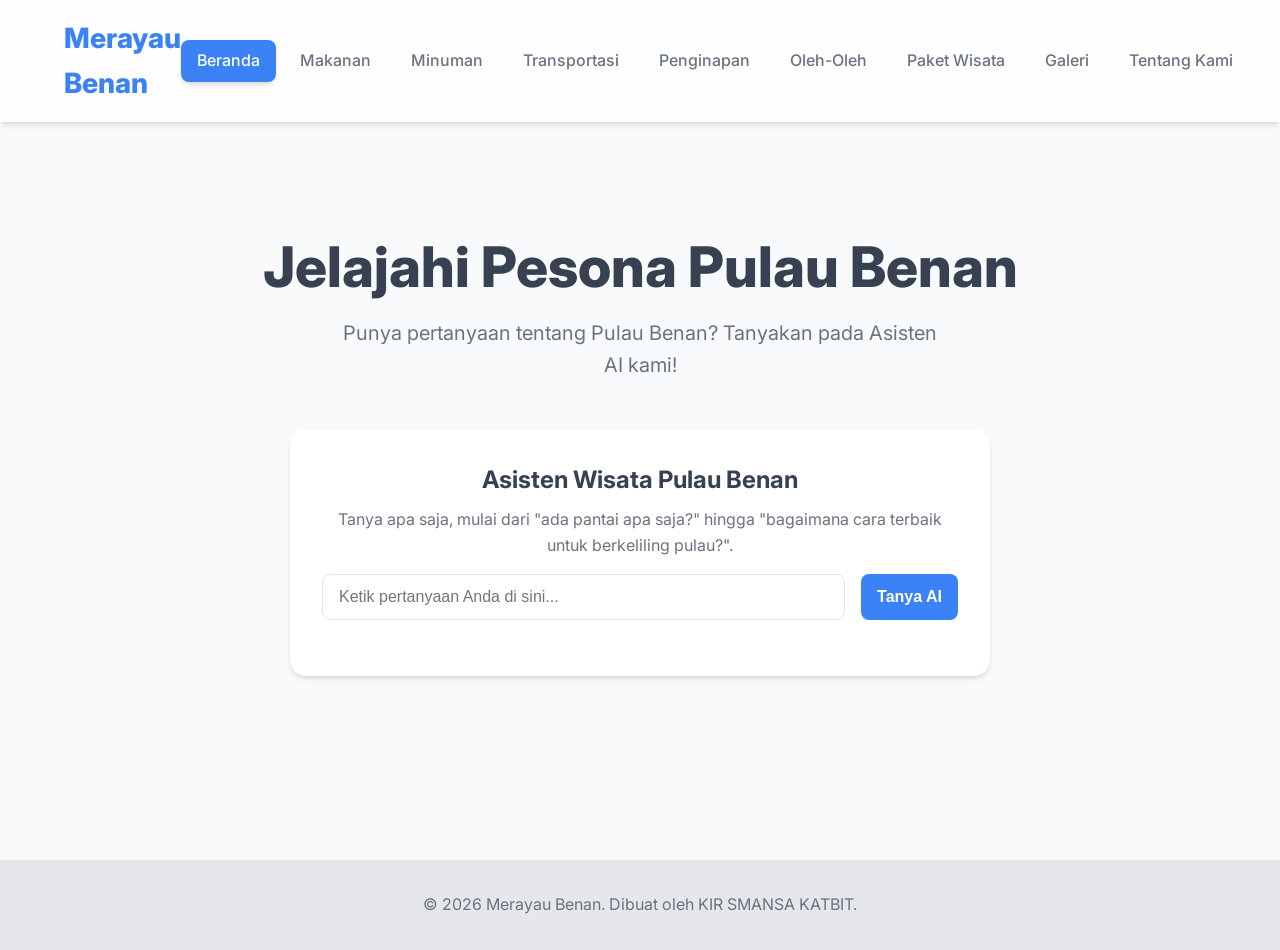
==== commit c378096f: "Refaktor logika slider dan tingkatkan penanganan peristiwa - Peningkatan inisialisasi slider dan eve" ====
--- a/index.html
+++ b/index.html
@@ -5,10 +5,9 @@
     <meta name="viewport" content="width=device-width, initial-scale=1.0" />
     <title>Merayau Benan - Pulau Benan</title>
 
-    <!-- PERBAIKAN: Memastikan path ke file CSS sudah benar -->
+    <link rel="icon" href="assets/logo.png" type="image/png" />
     <link rel="stylesheet" href="css/style.css" />
 
-    <link rel="icon" href="assets/logo.png" type="image/png" />
     <link rel="preconnect" href="https://fonts.googleapis.com" />
     <link rel="preconnect" href="https://fonts.gstatic.com" crossorigin />
     <link
@@ -32,7 +31,6 @@
           <a href="#" id="nav-gallery" data-page="gallery">Galeri</a>
           <a href="#" id="nav-about" data-page="about">Tentang Kami</a>
         </div>
-        <!-- Tombol Hamburger untuk Mobile -->
         <button id="hamburger-btn" class="hamburger-btn">
           <span class="hamburger-bar"></span>
           <span class="hamburger-bar"></span>
@@ -45,77 +43,169 @@
     <main class="container">
       <!-- Halaman Beranda -->
       <section id="home-page" class="page-section active">
-        <div class="home-header">
-          <h1>Selamat Datang di Pulau Benan!</h1>
-          <p>
-            Semua kebutuhan Anda di ujung jari, didukung oleh kecerdasan buatan.
-          </p>
-        </div>
-        <div class="service-grid">
-          <div class="service-card" data-page="food">
-            <h3>Kuliner Khas</h3>
-            <p>Cicipi kelezatan otentik Pulau Benan.</p>
-          </div>
-          <div class="service-card" data-page="drink">
-            <h3>Minuman Segar</h3>
-            <p>Lepaskan dahaga dengan pilihan minuman kami.</p>
-          </div>
-          <div class="service-card" data-page="transport">
-            <h3>Transportasi Lokal</h3>
-            <p>Jelajahi setiap sudut pulau dengan mudah.</p>
-          </div>
-          <div class="service-card" data-page="homestay">
-            <h3>Sewa Penginapan</h3>
-            <p>Temukan akomodasi nyaman untuk liburan Anda.</p>
-          </div>
-          <div class="service-card" data-page="souvenir">
-            <h3>Oleh-Oleh Unik</h3>
-            <p>Bawa pulang kenangan tak terlupakan.</p>
-          </div>
-          <div class="service-card" data-page="tour">
-            <h3>Paket Wisata</h3>
-            <p>Temukan pesona Pulau Benan dan sekitarnya.</p>
-          </div>
-          <div class="service-card" data-page="gallery">
-            <h3>Galeri Foto</h3>
-            <p>Lihat keindahan Pulau Benan dalam gambar.</p>
-          </div>
-          <div class="service-card" data-page="about">
-            <h3>Tentang Kami</h3>
-            <p>Kenali lebih dekat layanan Merayau Benan.</p>
-          </div>
-        </div>
-      </section>
-
-      <!-- Halaman-halaman lainnya -->
+        <div class="hero-section">
+          <h1 class="hero-title">Jelajahi Pesona Pulau Benan</h1>
+          <p class="hero-subtitle">
+            Punya pertanyaan tentang Pulau Benan? Tanyakan pada Asisten AI kami!
+          </p>
+          <div class="ai-feature-box hero-ai-box">
+            <h3>Asisten Wisata Pulau Benan</h3>
+            <p>
+              Tanya apa saja, mulai dari "ada pantai apa saja?" hingga
+              "bagaimana cara terbaik untuk berkeliling pulau?".
+            </p>
+            <div class="ai-input-group">
+              <input
+                type="text"
+                id="home-ai-input"
+                placeholder="Ketik pertanyaan Anda di sini..."
+              />
+              <button id="home-ai-btn" class="btn btn-primary">Tanya AI</button>
+            </div>
+            <div id="home-ai-result" class="ai-result-container"></div>
+          </div>
+        </div>
+      </section>
+
+      <!-- Halaman Makanan -->
       <section id="food-page" class="page-section">
         <div class="page-header"><h2>Kuliner Khas Pulau Benan</h2></div>
+        <div class="ai-feature-box">
+          <h3>Asisten Kuliner AI</h3>
+          <p>
+            Bingung mau makan apa? Tanya saja! Contoh: "Saya mau sarapan" atau
+            "Lagi pengen yang berkuah".
+          </p>
+          <div class="ai-input-group">
+            <input
+              type="text"
+              id="food-ai-input"
+              placeholder="Tulis keinginan Anda di sini..."
+            /><button id="food-ai-btn" class="btn btn-food">Tanya AI</button>
+          </div>
+          <div id="food-ai-result" class="ai-result-container"></div>
+        </div>
         <div id="food-grid"></div>
       </section>
+
+      <!-- Halaman Minuman -->
       <section id="drink-page" class="page-section">
         <div class="page-header"><h2>Pilihan Minuman</h2></div>
+        <div class="ai-feature-box">
+          <h3>Asisten Minuman AI</h3>
+          <p>
+            Cari minuman yang pas? Contoh: "Yang paling segar apa?" atau
+            "Minuman panas ada?".
+          </p>
+          <div class="ai-input-group">
+            <input
+              type="text"
+              id="drink-ai-input"
+              placeholder="Tulis jenis minuman yang Anda mau..."
+            /><button id="drink-ai-btn" class="btn btn-drink">Tanya AI</button>
+          </div>
+          <div id="drink-ai-result" class="ai-result-container"></div>
+        </div>
         <div class="item-grid" id="drink-grid"></div>
       </section>
+
+      <!-- Halaman Transportasi -->
       <section id="transport-page" class="page-section">
         <div class="page-header"><h2>Transportasi Lokal</h2></div>
+        <div class="ai-feature-box">
+          <h3>Asisten Transportasi AI</h3>
+          <p>
+            Butuh saran transportasi? Contoh: "Mau ke Pantai Trikora dari pusat
+            kota" atau "Perjalanan rombongan 5 orang".
+          </p>
+          <div class="ai-input-group">
+            <input
+              type="text"
+              id="transport-ai-input"
+              placeholder="Tulis kebutuhan perjalanan Anda..."
+            /><button id="transport-ai-btn" class="btn btn-transport">
+              Tanya AI
+            </button>
+          </div>
+          <div id="transport-ai-result" class="ai-result-container"></div>
+        </div>
         <div class="item-grid" id="transport-grid"></div>
       </section>
+
+      <!-- Halaman Penginapan -->
       <section id="homestay-page" class="page-section">
         <div class="page-header"><h2>Pilihan Penginapan</h2></div>
+        <div class="ai-feature-box">
+          <h3>Asisten Akomodasi AI</h3>
+          <p>
+            Cari penginapan yang pas? Contoh: "Cocok untuk keluarga" atau "Dekat
+            pusat kota dan murah".
+          </p>
+          <div class="ai-input-group">
+            <input
+              type="text"
+              id="homestay-ai-input"
+              placeholder="Tulis tipe penginapan yang Anda cari..."
+            /><button id="homestay-ai-btn" class="btn btn-homestay">
+              Tanya AI
+            </button>
+          </div>
+          <div id="homestay-ai-result" class="ai-result-container"></div>
+        </div>
         <div class="item-grid" id="homestay-grid"></div>
       </section>
+
+      <!-- Halaman Oleh-Oleh -->
       <section id="souvenir-page" class="page-section">
         <div class="page-header"><h2>Oleh-Oleh Khas</h2></div>
+        <div class="ai-feature-box">
+          <h3>Asisten Oleh-Oleh AI</h3>
+          <p>
+            Bingung cari buah tangan? Contoh: "Oleh-oleh yang awet" atau "Yang
+            paling khas dari sini apa ya?".
+          </p>
+          <div class="ai-input-group">
+            <input
+              type="text"
+              id="souvenir-ai-input"
+              placeholder="Tulis jenis oleh-oleh yang Anda mau..."
+            /><button id="souvenir-ai-btn" class="btn btn-souvenir">
+              Tanya AI
+            </button>
+          </div>
+          <div id="souvenir-ai-result" class="ai-result-container"></div>
+        </div>
         <div class="item-grid" id="souvenir-grid"></div>
       </section>
+
+      <!-- Halaman Paket Wisata -->
       <section id="tour-page" class="page-section">
         <div class="page-header"><h2>Paket Wisata Populer</h2></div>
+        <div class="ai-feature-box">
+          <h3>Asisten Wisata AI</h3>
+          <p>
+            Rencanakan perjalanan Anda! Contoh: "Buatkan rencana 2 hari untuk
+            pecinta pantai" atau "Saya punya waktu setengah hari".
+          </p>
+          <div class="ai-input-group">
+            <input
+              type="text"
+              id="tour-ai-input"
+              placeholder="Tulis keinginan Anda di sini..."
+            /><button id="tour-ai-btn" class="btn btn-tour">Tanya AI</button>
+          </div>
+          <div id="tour-ai-result" class="ai-result-container"></div>
+        </div>
         <div class="item-grid" id="tour-grid"></div>
       </section>
+
+      <!-- Halaman Galeri -->
       <section id="gallery-page" class="page-section">
         <div class="page-header"><h2>Galeri Keindahan Pulau Benan</h2></div>
         <div class="gallery-grid" id="gallery-grid"></div>
       </section>
+
+      <!-- Halaman Tentang Kami -->
       <section id="about-page" class="page-section">
         <div class="page-header"><h2>Tentang Merayau Benan</h2></div>
         <div class="about-content">
@@ -293,11 +383,17 @@
       </div>
     </div>
 
+    <!-- Lightbox/Popup untuk Gambar -->
+    <div id="lightbox-modal" class="lightbox">
+      <span class="lightbox-close-button">&times;</span>
+      <img class="lightbox-content" id="lightbox-img" />
+    </div>
+
     <!-- Footer -->
     <footer>
       <p>
         &copy; <span id="year"></span> Merayau Benan. Dibuat oleh KIR SMANSA
-        KATBID.
+        KATBIT.
       </p>
     </footer>
     <a href="#" id="back-to-top-btn" title="Kembali ke atas">&#8679;</a>
--- a/css/style.css
+++ b/css/style.css
@@ -98,13 +98,26 @@
   transition: all 0.3s ease-in-out;
 }
 
-/* Media Query untuk Tampilan Mobile */
+/* Media Query untuk Tampilan Desktop Kecil & Mobile */
+/* Untuk desktop yang tidak terlalu lebar, kecilkan sedikit font & padding */
+@media (max-width: 1250px) {
+  .nav-links a {
+    padding: 0.5rem 0.7rem;
+    font-size: 0.9rem;
+  }
+  .nav-logo {
+    font-size: 1.5rem;
+  }
+}
+
+/* Untuk tablet dan HP, gunakan menu hamburger */
 @media (max-width: 1100px) {
   .nav-logo {
     order: 2;
     flex-grow: 1;
     text-align: center;
     margin: 0 1rem;
+    font-size: 1.75rem;
   }
   .hamburger-btn {
     order: 1;
@@ -135,7 +148,8 @@
     padding: 1rem;
     width: 100%;
     text-align: center;
-  }
+    font-size: 1rem;
+  } /* Kembalikan ukuran normal di mobile */
 }
 
 /* Konten Halaman */
@@ -156,68 +170,30 @@
 }
 
 /* Halaman Beranda */
-.home-header {
+.hero-section {
   text-align: center;
+  padding: 4rem 0;
+}
+.hero-title {
+  font-size: 3.5rem;
+  font-weight: 800;
+  margin-bottom: 1rem;
+  line-height: 1.2;
+}
+.hero-subtitle {
+  font-size: 1.25rem;
+  color: var(--color-light-text);
   margin-bottom: 3rem;
-}
-.home-header h1 {
-  font-size: 3rem;
-  font-weight: 800;
-  margin-bottom: 0.5rem;
-}
-.home-header p {
-  font-size: 1.2rem;
-  color: var(--color-light-text);
-}
-.service-grid {
-  display: grid;
-  grid-template-columns: repeat(auto-fit, minmax(220px, 1fr));
-  gap: 1.5rem;
-}
-.service-card {
-  background-color: white;
-  padding: 2rem;
-  border-radius: 1rem;
-  box-shadow: var(--shadow);
-  text-align: center;
-  cursor: pointer;
-  transition: all 0.3s ease;
-  border-bottom: 4px solid var(--color-border);
-}
-.service-card:hover {
-  transform: translateY(-10px);
-  box-shadow: var(--shadow-lg);
-}
-.service-card:nth-child(1):hover {
-  border-color: var(--color-food);
-}
-.service-card:nth-child(2):hover {
-  border-color: var(--color-drink);
-}
-.service-card:nth-child(3):hover {
-  border-color: var(--color-transport);
-}
-.service-card:nth-child(4):hover {
-  border-color: var(--color-homestay);
-}
-.service-card:nth-child(5):hover {
-  border-color: var(--color-souvenir);
-}
-.service-card:nth-child(6):hover {
-  border-color: var(--color-tour);
-}
-.service-card:nth-child(7):hover {
-  border-color: var(--color-gallery);
-}
-.service-card:nth-child(8):hover {
-  border-color: var(--color-about);
-}
-.service-card h3 {
-  font-size: 1.5rem;
-  margin-bottom: 0.5rem;
-}
-.service-card p {
-  color: var(--color-light-text);
+  max-width: 600px;
+  margin-left: auto;
+  margin-right: auto;
+}
+.hero-ai-box {
+  max-width: 700px;
+  margin: 0 auto;
+}
+.btn-primary {
+  background-color: var(--color-primary);
 }
 
 /* Grid Item Katalog & Kategori */
@@ -251,7 +227,7 @@
   box-shadow: var(--shadow-lg);
 }
 
-/* GAYA SLIDER BARU */
+/* GAYA SLIDER */
 .slider-container {
   position: relative;
   width: 100%;
@@ -264,6 +240,7 @@
   transition: transform 0.5s ease-in-out;
 }
 .slider-slide {
+  position: relative;
   flex-shrink: 0;
   width: 100%;
   height: 100%;
@@ -272,6 +249,7 @@
   width: 100%;
   height: 100%;
   object-fit: cover;
+  cursor: pointer;
 }
 .slider-btn {
   position: absolute;
@@ -318,7 +296,6 @@
 .dot.active {
   background-color: white;
 }
-/* AKHIR GAYA SLIDER */
 
 .item-card-content {
   padding: 1.5rem;
@@ -455,10 +432,10 @@
   column-gap: 1.5rem;
 }
 .gallery-item {
+  position: relative;
   margin-bottom: 1.5rem;
   display: inline-block;
   width: 100%;
-  position: relative;
   overflow: hidden;
   border-radius: 0.5rem;
   box-shadow: var(--shadow);
@@ -468,6 +445,7 @@
   height: auto;
   display: block;
   transition: transform 0.3s ease;
+  cursor: pointer;
 }
 .gallery-item:hover img {
   transform: scale(1.05);
@@ -530,6 +508,50 @@
   text-align: justify;
 }
 
+/* Lightbox/Popup untuk Gambar */
+.lightbox {
+  display: none;
+  position: fixed;
+  z-index: 2000;
+  padding-top: 60px;
+  left: 0;
+  top: 0;
+  width: 100%;
+  height: 100%;
+  overflow: auto;
+  background-color: rgba(0, 0, 0, 0.9);
+}
+.lightbox-content {
+  margin: auto;
+  display: block;
+  max-width: 80%;
+  max-height: 80%;
+  animation: zoom 0.6s;
+}
+@keyframes zoom {
+  from {
+    transform: scale(0);
+  }
+  to {
+    transform: scale(1);
+  }
+}
+.lightbox-close-button {
+  position: absolute;
+  top: 15px;
+  right: 35px;
+  color: #f1f1f1;
+  font-size: 40px;
+  font-weight: bold;
+  transition: 0.3s;
+  cursor: pointer;
+}
+.lightbox-close-button:hover,
+.lightbox-close-button:focus {
+  color: #bbb;
+  text-decoration: none;
+}
+
 /* Modal/Popup */
 .modal {
   display: none;
@@ -553,16 +575,6 @@
   position: relative;
   animation: slide-down 0.4s ease-out;
 }
-@keyframes slide-down {
-  from {
-    transform: translateY(-50px);
-    opacity: 0;
-  }
-  to {
-    transform: translateY(0);
-    opacity: 1;
-  }
-}
 .close-button {
   color: #aaa;
   float: right;
@@ -605,6 +617,30 @@
 }
 .specific-fields {
   display: none;
+}
+
+/* GAYA TOOLTIP SUMBER GAMBAR */
+.slider-slide::after,
+.gallery-item::after {
+  content: attr(data-source);
+  position: absolute;
+  bottom: 10px;
+  left: 10px;
+  background-color: rgba(0, 0, 0, 0.7);
+  color: white;
+  padding: 4px 8px;
+  border-radius: 4px;
+  font-size: 12px;
+  white-space: nowrap;
+  opacity: 0;
+  visibility: hidden;
+  transition: opacity 0.3s, visibility 0.3s;
+  z-index: 10;
+}
+.slider-slide:hover::after,
+.gallery-item:hover::after {
+  opacity: 1;
+  visibility: visible;
 }
 
 /* Footer */
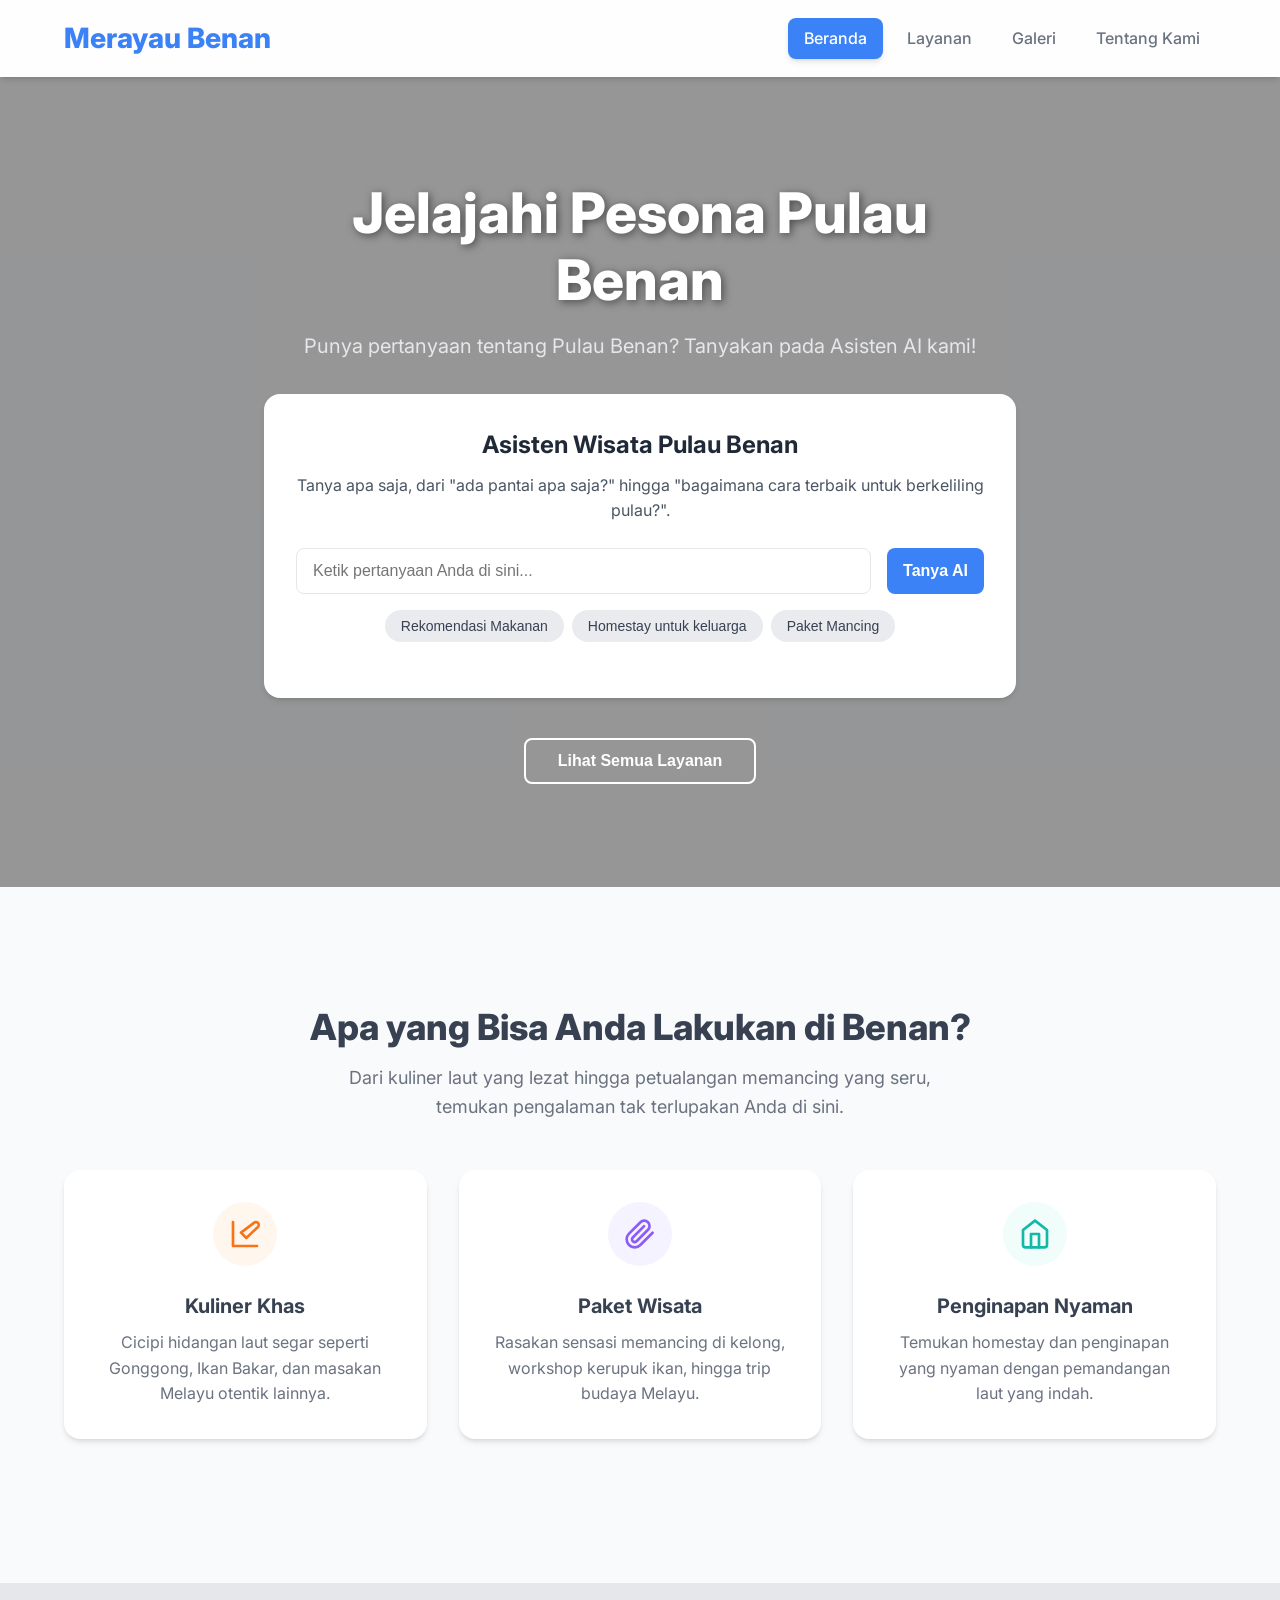
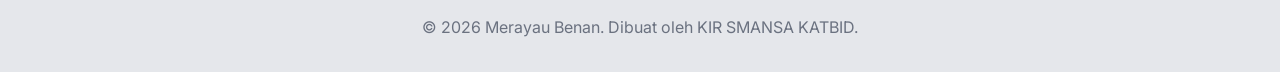
==== commit a9185b07: "Memperbaiki logika slider dan pendengar peristiwa; meningkatkan rendering galeri dengan pemfilteran;" ====
--- a/index.html
+++ b/index.html
@@ -4,10 +4,8 @@
     <meta charset="UTF-8" />
     <meta name="viewport" content="width=device-width, initial-scale=1.0" />
     <title>Merayau Benan - Pulau Benan</title>
-
-    <link rel="icon" href="assets/logo.png" type="image/png" />
+    <link rel="icon" href="assets/logo_kir.png" type="image/png" />
     <link rel="stylesheet" href="css/style.css" />
-
     <link rel="preconnect" href="https://fonts.googleapis.com" />
     <link rel="preconnect" href="https://fonts.gstatic.com" crossorigin />
     <link
@@ -19,15 +17,10 @@
     <!-- Navigasi -->
     <nav class="navbar">
       <div class="container nav-content">
-        <a href="#" class="nav-logo">Merayau Benan</a>
+        <a href="#" class="nav-logo" data-page="home">Merayau Benan</a>
         <div class="nav-links">
           <a href="#" id="nav-home" class="active" data-page="home">Beranda</a>
-          <a href="#" id="nav-food" data-page="food">Makanan</a>
-          <a href="#" id="nav-drink" data-page="drink">Minuman</a>
-          <a href="#" id="nav-transport" data-page="transport">Transportasi</a>
-          <a href="#" id="nav-homestay" data-page="homestay">Penginapan</a>
-          <a href="#" id="nav-souvenir" data-page="souvenir">Oleh-Oleh</a>
-          <a href="#" id="nav-tour" data-page="tour">Paket Wisata</a>
+          <a href="#" id="nav-layanan" data-page="layanan">Layanan</a>
           <a href="#" id="nav-gallery" data-page="gallery">Galeri</a>
           <a href="#" id="nav-about" data-page="about">Tentang Kami</a>
         </div>
@@ -40,206 +33,585 @@
     </nav>
 
     <!-- Konten Utama -->
-    <main class="container">
+    <main>
       <!-- Halaman Beranda -->
       <section id="home-page" class="page-section active">
-        <div class="hero-section">
-          <h1 class="hero-title">Jelajahi Pesona Pulau Benan</h1>
-          <p class="hero-subtitle">
-            Punya pertanyaan tentang Pulau Benan? Tanyakan pada Asisten AI kami!
-          </p>
-          <div class="ai-feature-box hero-ai-box">
-            <h3>Asisten Wisata Pulau Benan</h3>
+        <header class="hero-header">
+          <div class="hero-overlay">
+            <div class="hero-content container">
+              <h1 class="hero-title">Jelajahi Pesona Pulau Benan</h1>
+              <p class="hero-subtitle">
+                Punya pertanyaan tentang Pulau Benan? Tanyakan pada Asisten AI
+                kami!
+              </p>
+              <div class="ai-feature-box hero-ai-box">
+                <h3 class="ai-box-title">Asisten Wisata Pulau Benan</h3>
+                <p class="ai-box-desc">
+                  Tanya apa saja, dari "ada pantai apa saja?" hingga "bagaimana
+                  cara terbaik untuk berkeliling pulau?".
+                </p>
+                <div class="ai-input-group">
+                  <input
+                    type="text"
+                    id="home-ai-input"
+                    placeholder="Ketik pertanyaan Anda di sini..."
+                  />
+                  <button id="home-ai-btn" class="btn btn-primary">
+                    Tanya AI
+                  </button>
+                </div>
+                <div class="suggested-questions">
+                  <button class="btn-suggestion">Rekomendasi Makanan</button>
+                  <button class="btn-suggestion">
+                    Homestay untuk keluarga
+                  </button>
+                  <button class="btn-suggestion">Paket Mancing</button>
+                </div>
+                <div id="home-ai-result" class="ai-result-container"></div>
+              </div>
+              <div class="hero-cta">
+                <button class="btn-secondary" data-page="layanan">
+                  Lihat Semua Layanan
+                </button>
+              </div>
+            </div>
+          </div>
+        </header>
+        <section class="featured-services">
+          <div class="container">
+            <div class="section-header">
+              <h2>Apa yang Bisa Anda Lakukan di Benan?</h2>
+              <p>
+                Dari kuliner laut yang lezat hingga petualangan memancing yang
+                seru, temukan pengalaman tak terlupakan Anda di sini.
+              </p>
+            </div>
+            <div class="featured-grid">
+              <div class="featured-card" data-page="food">
+                <div
+                  class="featured-icon-wrapper"
+                  style="--icon-bg: #fff7ed; --icon-color: #f97316"
+                >
+                  <svg
+                    xmlns="http://www.w3.org/2000/svg"
+                    width="24"
+                    height="24"
+                    viewBox="0 0 24 24"
+                    fill="none"
+                    stroke="currentColor"
+                    stroke-width="2"
+                    stroke-linecap="round"
+                    stroke-linejoin="round"
+                  >
+                    <path d="M3 3v18h18" />
+                    <path d="M18.7 3.7a2.1 2.1 0 0 1 3 3L13 15l-4-4Z" />
+                  </svg>
+                </div>
+                <h3>Kuliner Khas</h3>
+                <p>
+                  Cicipi hidangan laut segar seperti Gonggong, Ikan Bakar, dan
+                  masakan Melayu otentik lainnya.
+                </p>
+              </div>
+              <div class="featured-card" data-page="tour">
+                <div
+                  class="featured-icon-wrapper"
+                  style="--icon-bg: #f5f3ff; --icon-color: #8b5cf6"
+                >
+                  <svg
+                    xmlns="http://www.w3.org/2000/svg"
+                    width="24"
+                    height="24"
+                    viewBox="0 0 24 24"
+                    fill="none"
+                    stroke="currentColor"
+                    stroke-width="2"
+                    stroke-linecap="round"
+                    stroke-linejoin="round"
+                  >
+                    <path
+                      d="m21.44 11.05-9.19 9.19a6 6 0 0 1-8.49-8.49l8.57-8.57A4 4 0 1 1 18 8.84l-8.59 8.59a2 2 0 0 1-2.83-2.83l8.49-8.48"
+                    />
+                  </svg>
+                </div>
+                <h3>Paket Wisata</h3>
+                <p>
+                  Rasakan sensasi memancing di kelong, workshop kerupuk ikan,
+                  hingga trip budaya Melayu.
+                </p>
+              </div>
+              <div class="featured-card" data-page="homestay">
+                <div
+                  class="featured-icon-wrapper"
+                  style="--icon-bg: #f0fdfa; --icon-color: #14b8a6"
+                >
+                  <svg
+                    xmlns="http://www.w3.org/2000/svg"
+                    width="24"
+                    height="24"
+                    viewBox="0 0 24 24"
+                    fill="none"
+                    stroke="currentColor"
+                    stroke-width="2"
+                    stroke-linecap="round"
+                    stroke-linejoin="round"
+                  >
+                    <path d="m3 9 9-7 9 7v11a2 2 0 0 1-2 2H5a2 2 0 0 1-2-2z" />
+                    <polyline points="9 22 9 12 15 12 15 22" />
+                  </svg>
+                </div>
+                <h3>Penginapan Nyaman</h3>
+                <p>
+                  Temukan homestay dan penginapan yang nyaman dengan pemandangan
+                  laut yang indah.
+                </p>
+              </div>
+            </div>
+          </div>
+        </section>
+      </section>
+
+      <!-- Halaman Layanan (Menu Utama) -->
+      <section id="layanan-page" class="page-section">
+        <div class="container">
+          <div class="page-header">
+            <h2>Layanan Kami</h2>
+            <p
+              style="
+                font-size: 1.25rem;
+                color: var(--color-light-text);
+                max-width: 650px;
+                margin: 1rem auto 0;
+              "
+            >
+              Jelajahi semua yang kami tawarkan di Pulau Benan. Pilih kategori
+              di bawah untuk melihat detail lebih lanjut.
+            </p>
+          </div>
+          <div class="services-menu-grid">
+            <div class="service-card" data-page="food">
+              <div
+                class="featured-icon-wrapper"
+                style="--icon-bg: #fff7ed; --icon-color: #f97316"
+              >
+                <svg
+                  xmlns="http://www.w3.org/2000/svg"
+                  width="24"
+                  height="24"
+                  viewBox="0 0 24 24"
+                  fill="none"
+                  stroke="currentColor"
+                  stroke-width="2"
+                  stroke-linecap="round"
+                  stroke-linejoin="round"
+                >
+                  <path d="M3 3v18h18" />
+                  <path d="M18.7 3.7a2.1 2.1 0 0 1 3 3L13 15l-4-4Z" />
+                </svg>
+              </div>
+              <h3>Kuliner Khas</h3>
+              <p>
+                Cicipi hidangan otentik Pulau Benan, dari sarapan hingga makan
+                malam spesial.
+              </p>
+            </div>
+            <div class="service-card" data-page="drink">
+              <div
+                class="featured-icon-wrapper"
+                style="--icon-bg: #ecfeff; --icon-color: #22d3ee"
+              >
+                <svg
+                  xmlns="http://www.w3.org/2000/svg"
+                  width="24"
+                  height="24"
+                  viewBox="0 0 24 24"
+                  fill="none"
+                  stroke="currentColor"
+                  stroke-width="2"
+                  stroke-linecap="round"
+                  stroke-linejoin="round"
+                >
+                  <path
+                    d="M15.2 22H8.8a2 2 0 0 1-2-1.79L5 11h14l-1.81 9.21A2 2 0 0 1 15.2 22Z"
+                  />
+                  <path d="M6 11V4a2 2 0 0 1 2-2h8a2 2 0 0 1 2 2v7" />
+                </svg>
+              </div>
+              <h3>Minuman Segar</h3>
+              <p>Lepaskan dahaga dengan pilihan minuman dingin dan panas.</p>
+            </div>
+            <div class="service-card" data-page="transport">
+              <div
+                class="featured-icon-wrapper"
+                style="--icon-bg: #f0f9ff; --icon-color: #0ea5e9"
+              >
+                <svg
+                  xmlns="http://www.w3.org/2000/svg"
+                  width="24"
+                  height="24"
+                  viewBox="0 0 24 24"
+                  fill="none"
+                  stroke="currentColor"
+                  stroke-width="2"
+                  stroke-linecap="round"
+                  stroke-linejoin="round"
+                >
+                  <path
+                    d="M19 17h2l.64-2.54a4 4 0 0 0-3.11-5.42l-1.16-.31a2 2 0 0 1-1.6-1.9l-.2-2.8a2 2 0 0 0-2-1.8H8.4a2 2 0 0 0-2 1.8l-.2 2.8a2 2 0 0 1-1.6 1.9l-1.16.31a4 4 0 0 0-3.11 5.42L2 17h2"
+                  />
+                  <path d="M12 17V5" />
+                  <path d="M12 5H6" />
+                  <path d="M12 5h6" />
+                </svg>
+              </div>
+              <h3>Transportasi Lokal</h3>
+              <p>
+                Jelajahi pulau dengan mudah menggunakan layanan transportasi
+                kami.
+              </p>
+            </div>
+            <div class="service-card" data-page="homestay">
+              <div
+                class="featured-icon-wrapper"
+                style="--icon-bg: #f0fdfa; --icon-color: #14b8a6"
+              >
+                <svg
+                  xmlns="http://www.w3.org/2000/svg"
+                  width="24"
+                  height="24"
+                  viewBox="0 0 24 24"
+                  fill="none"
+                  stroke="currentColor"
+                  stroke-width="2"
+                  stroke-linecap="round"
+                  stroke-linejoin="round"
+                >
+                  <path d="m3 9 9-7 9 7v11a2 2 0 0 1-2 2H5a2 2 0 0 1-2-2z" />
+                  <polyline points="9 22 9 12 15 12 15 22" />
+                </svg>
+              </div>
+              <h3>Penginapan Nyaman</h3>
+              <p>
+                Temukan tempat istirahat yang sempurna setelah seharian
+                beraktivitas.
+              </p>
+            </div>
+            <div class="service-card" data-page="souvenir">
+              <div
+                class="featured-icon-wrapper"
+                style="--icon-bg: #fefce8; --icon-color: #eab308"
+              >
+                <svg
+                  xmlns="http://www.w3.org/2000/svg"
+                  width="24"
+                  height="24"
+                  viewBox="0 0 24 24"
+                  fill="none"
+                  stroke="currentColor"
+                  stroke-width="2"
+                  stroke-linecap="round"
+                  stroke-linejoin="round"
+                >
+                  <path
+                    d="M6 10H4a2 2 0 0 1-2-2V4a2 2 0 0 1 2-2h16a2 2 0 0 1 2 2v4a2 2 0 0 1-2 2h-2"
+                  />
+                  <path
+                    d="M6 14H4a2 2 0 0 0-2 2v4a2 2 0 0 0 2 2h16a2 2 0 0 0 2-2v-4a2 2 0 0 0-2-2h-2"
+                  />
+                  <path d="M6 10v4" />
+                  <path d="M18 10v4" />
+                  <path d="M12 22v-8m0-4V2" />
+                </svg>
+              </div>
+              <h3>Oleh-Oleh Khas</h3>
+              <p>Bawa pulang kenang-kenangan unik dari Pulau Benan.</p>
+            </div>
+            <div class="service-card" data-page="tour">
+              <div
+                class="featured-icon-wrapper"
+                style="--icon-bg: #f5f3ff; --icon-color: #8b5cf6"
+              >
+                <svg
+                  xmlns="http://www.w3.org/2000/svg"
+                  width="24"
+                  height="24"
+                  viewBox="0 0 24 24"
+                  fill="none"
+                  stroke="currentColor"
+                  stroke-width="2"
+                  stroke-linecap="round"
+                  stroke-linejoin="round"
+                >
+                  <path
+                    d="m21.44 11.05-9.19 9.19a6 6 0 0 1-8.49-8.49l8.57-8.57A4 4 0 1 1 18 8.84l-8.59 8.59a2 2 0 0 1-2.83-2.83l8.49-8.48"
+                  />
+                </svg>
+              </div>
+              <h3>Paket Wisata</h3>
+              <p>
+                Ikuti petualangan tak terlupakan dengan paket wisata pilihan
+                kami.
+              </p>
+            </div>
+          </div>
+        </div>
+      </section>
+
+      <!-- Halaman Makanan -->
+      <section id="food-page" class="page-section">
+        <div class="container">
+          <div class="page-header">
+            <button class="btn-back-to-services" data-page="layanan">
+              &larr; Kembali ke Layanan
+            </button>
+            <h2>Kuliner Khas Pulau Benan</h2>
+          </div>
+          <div class="ai-feature-box">
+            <h3>Asisten Kuliner AI</h3>
             <p>
-              Tanya apa saja, mulai dari "ada pantai apa saja?" hingga
-              "bagaimana cara terbaik untuk berkeliling pulau?".
+              Bingung mau makan apa? Tanya saja! Contoh: "Saya mau sarapan" atau
+              "Lagi pengen yang berkuah".
             </p>
             <div class="ai-input-group">
               <input
                 type="text"
-                id="home-ai-input"
-                placeholder="Ketik pertanyaan Anda di sini..."
-              />
-              <button id="home-ai-btn" class="btn btn-primary">Tanya AI</button>
-            </div>
-            <div id="home-ai-result" class="ai-result-container"></div>
-          </div>
-        </div>
-      </section>
-
-      <!-- Halaman Makanan -->
-      <section id="food-page" class="page-section">
-        <div class="page-header"><h2>Kuliner Khas Pulau Benan</h2></div>
-        <div class="ai-feature-box">
-          <h3>Asisten Kuliner AI</h3>
-          <p>
-            Bingung mau makan apa? Tanya saja! Contoh: "Saya mau sarapan" atau
-            "Lagi pengen yang berkuah".
-          </p>
-          <div class="ai-input-group">
-            <input
-              type="text"
-              id="food-ai-input"
-              placeholder="Tulis keinginan Anda di sini..."
-            /><button id="food-ai-btn" class="btn btn-food">Tanya AI</button>
-          </div>
-          <div id="food-ai-result" class="ai-result-container"></div>
-        </div>
-        <div id="food-grid"></div>
+                id="food-ai-input"
+                placeholder="Tulis keinginan Anda di sini..."
+              /><button id="food-ai-btn" class="btn btn-food">Tanya AI</button>
+            </div>
+            <div id="food-ai-result" class="ai-result-container"></div>
+          </div>
+          <div id="food-grid"></div>
+        </div>
       </section>
 
       <!-- Halaman Minuman -->
       <section id="drink-page" class="page-section">
-        <div class="page-header"><h2>Pilihan Minuman</h2></div>
-        <div class="ai-feature-box">
-          <h3>Asisten Minuman AI</h3>
-          <p>
-            Cari minuman yang pas? Contoh: "Yang paling segar apa?" atau
-            "Minuman panas ada?".
-          </p>
-          <div class="ai-input-group">
-            <input
-              type="text"
-              id="drink-ai-input"
-              placeholder="Tulis jenis minuman yang Anda mau..."
-            /><button id="drink-ai-btn" class="btn btn-drink">Tanya AI</button>
-          </div>
-          <div id="drink-ai-result" class="ai-result-container"></div>
-        </div>
-        <div class="item-grid" id="drink-grid"></div>
+        <div class="container">
+          <div class="page-header">
+            <button class="btn-back-to-services" data-page="layanan">
+              &larr; Kembali ke Layanan
+            </button>
+            <h2>Pilihan Minuman</h2>
+          </div>
+          <div class="ai-feature-box">
+            <h3>Asisten Minuman AI</h3>
+            <p>
+              Cari minuman yang pas? Contoh: "Yang paling segar apa?" atau
+              "Minuman panas ada?".
+            </p>
+            <div class="ai-input-group">
+              <input
+                type="text"
+                id="drink-ai-input"
+                placeholder="Tulis jenis minuman yang Anda mau..."
+              /><button id="drink-ai-btn" class="btn btn-drink">
+                Tanya AI
+              </button>
+            </div>
+            <div id="drink-ai-result" class="ai-result-container"></div>
+          </div>
+          <div class="item-grid" id="drink-grid"></div>
+        </div>
       </section>
 
       <!-- Halaman Transportasi -->
       <section id="transport-page" class="page-section">
-        <div class="page-header"><h2>Transportasi Lokal</h2></div>
-        <div class="ai-feature-box">
-          <h3>Asisten Transportasi AI</h3>
-          <p>
-            Butuh saran transportasi? Contoh: "Mau ke Pantai Trikora dari pusat
-            kota" atau "Perjalanan rombongan 5 orang".
-          </p>
-          <div class="ai-input-group">
-            <input
-              type="text"
-              id="transport-ai-input"
-              placeholder="Tulis kebutuhan perjalanan Anda..."
-            /><button id="transport-ai-btn" class="btn btn-transport">
-              Tanya AI
+        <div class="container">
+          <div class="page-header">
+            <button class="btn-back-to-services" data-page="layanan">
+              &larr; Kembali ke Layanan
             </button>
-          </div>
-          <div id="transport-ai-result" class="ai-result-container"></div>
-        </div>
-        <div class="item-grid" id="transport-grid"></div>
+            <h2>Transportasi Lokal</h2>
+          </div>
+          <div class="ai-feature-box">
+            <h3>Asisten Transportasi AI</h3>
+            <p>
+              Butuh saran transportasi? Contoh: "Mau ke Pantai dari penginapan"
+              atau "Perjalanan rombongan 5 orang".
+            </p>
+            <div class="ai-input-group">
+              <input
+                type="text"
+                id="transport-ai-input"
+                placeholder="Tulis kebutuhan perjalanan Anda..."
+              /><button id="transport-ai-btn" class="btn btn-transport">
+                Tanya AI
+              </button>
+            </div>
+            <div id="transport-ai-result" class="ai-result-container"></div>
+          </div>
+          <div class="item-grid" id="transport-grid"></div>
+        </div>
       </section>
 
       <!-- Halaman Penginapan -->
       <section id="homestay-page" class="page-section">
-        <div class="page-header"><h2>Pilihan Penginapan</h2></div>
-        <div class="ai-feature-box">
-          <h3>Asisten Akomodasi AI</h3>
-          <p>
-            Cari penginapan yang pas? Contoh: "Cocok untuk keluarga" atau "Dekat
-            pusat kota dan murah".
-          </p>
-          <div class="ai-input-group">
-            <input
-              type="text"
-              id="homestay-ai-input"
-              placeholder="Tulis tipe penginapan yang Anda cari..."
-            /><button id="homestay-ai-btn" class="btn btn-homestay">
-              Tanya AI
+        <div class="container">
+          <div class="page-header">
+            <button class="btn-back-to-services" data-page="layanan">
+              &larr; Kembali ke Layanan
             </button>
-          </div>
-          <div id="homestay-ai-result" class="ai-result-container"></div>
-        </div>
-        <div class="item-grid" id="homestay-grid"></div>
+            <h2>Pilihan Penginapan</h2>
+          </div>
+          <div class="ai-feature-box">
+            <h3>Asisten Akomodasi AI</h3>
+            <p>
+              Cari penginapan yang pas? Contoh: "Cocok untuk keluarga" atau
+              "Dekat pusat kota dan murah".
+            </p>
+            <div class="ai-input-group">
+              <input
+                type="text"
+                id="homestay-ai-input"
+                placeholder="Tulis tipe penginapan yang Anda cari..."
+              /><button id="homestay-ai-btn" class="btn btn-homestay">
+                Tanya AI
+              </button>
+            </div>
+            <div id="homestay-ai-result" class="ai-result-container"></div>
+          </div>
+          <div class="item-grid" id="homestay-grid"></div>
+        </div>
       </section>
 
       <!-- Halaman Oleh-Oleh -->
       <section id="souvenir-page" class="page-section">
-        <div class="page-header"><h2>Oleh-Oleh Khas</h2></div>
-        <div class="ai-feature-box">
-          <h3>Asisten Oleh-Oleh AI</h3>
-          <p>
-            Bingung cari buah tangan? Contoh: "Oleh-oleh yang awet" atau "Yang
-            paling khas dari sini apa ya?".
-          </p>
-          <div class="ai-input-group">
-            <input
-              type="text"
-              id="souvenir-ai-input"
-              placeholder="Tulis jenis oleh-oleh yang Anda mau..."
-            /><button id="souvenir-ai-btn" class="btn btn-souvenir">
-              Tanya AI
+        <div class="container">
+          <div class="page-header">
+            <button class="btn-back-to-services" data-page="layanan">
+              &larr; Kembali ke Layanan
             </button>
-          </div>
-          <div id="souvenir-ai-result" class="ai-result-container"></div>
-        </div>
-        <div class="item-grid" id="souvenir-grid"></div>
+            <h2>Oleh-Oleh Khas</h2>
+          </div>
+          <div class="ai-feature-box">
+            <h3>Asisten Oleh-Oleh AI</h3>
+            <p>
+              Bingung cari buah tangan? Contoh: "Oleh-oleh yang awet" atau "Yang
+              paling khas dari sini apa ya?".
+            </p>
+            <div class="ai-input-group">
+              <input
+                type="text"
+                id="souvenir-ai-input"
+                placeholder="Tulis jenis oleh-oleh yang Anda mau..."
+              /><button id="souvenir-ai-btn" class="btn btn-souvenir">
+                Tanya AI
+              </button>
+            </div>
+            <div id="souvenir-ai-result" class="ai-result-container"></div>
+          </div>
+          <div class="item-grid" id="souvenir-grid"></div>
+        </div>
       </section>
 
       <!-- Halaman Paket Wisata -->
       <section id="tour-page" class="page-section">
-        <div class="page-header"><h2>Paket Wisata Populer</h2></div>
-        <div class="ai-feature-box">
-          <h3>Asisten Wisata AI</h3>
-          <p>
-            Rencanakan perjalanan Anda! Contoh: "Buatkan rencana 2 hari untuk
-            pecinta pantai" atau "Saya punya waktu setengah hari".
-          </p>
-          <div class="ai-input-group">
-            <input
-              type="text"
-              id="tour-ai-input"
-              placeholder="Tulis keinginan Anda di sini..."
-            /><button id="tour-ai-btn" class="btn btn-tour">Tanya AI</button>
-          </div>
-          <div id="tour-ai-result" class="ai-result-container"></div>
-        </div>
-        <div class="item-grid" id="tour-grid"></div>
+        <div class="container">
+          <div class="page-header">
+            <button class="btn-back-to-services" data-page="layanan">
+              &larr; Kembali ke Layanan
+            </button>
+            <h2>Paket Wisata Populer</h2>
+          </div>
+          <div class="ai-feature-box">
+            <h3>Asisten Wisata AI</h3>
+            <p>
+              Rencanakan perjalanan Anda! Contoh: "Buatkan rencana 2 hari untuk
+              pecinta pantai" atau "Saya punya waktu setengah hari".
+            </p>
+            <div class="ai-input-group">
+              <input
+                type="text"
+                id="tour-ai-input"
+                placeholder="Tulis keinginan Anda di sini..."
+              /><button id="tour-ai-btn" class="btn btn-tour">Tanya AI</button>
+            </div>
+            <div id="tour-ai-result" class="ai-result-container"></div>
+          </div>
+          <div class="item-grid" id="tour-grid"></div>
+        </div>
       </section>
 
       <!-- Halaman Galeri -->
       <section id="gallery-page" class="page-section">
-        <div class="page-header"><h2>Galeri Keindahan Pulau Benan</h2></div>
-        <div class="gallery-grid" id="gallery-grid"></div>
+        <div class="container">
+          <div class="page-header">
+            <h2>Galeri Keindahan Pulau Benan</h2>
+          </div>
+          <!-- Tombol Filter Galeri -->
+          <div class="gallery-filters">
+            <button class="filter-btn active" data-filter="all">Semua</button>
+            <button class="filter-btn" data-filter="Pantai">Pantai</button>
+            <button class="filter-btn" data-filter="Aktivitas">
+              Aktivitas
+            </button>
+            <button class="filter-btn" data-filter="Suasana">Suasana</button>
+            <button class="filter-btn" data-filter="Alam">Alam</button>
+          </div>
+          <div class="gallery-grid" id="gallery-grid"></div>
+        </div>
       </section>
 
       <!-- Halaman Tentang Kami -->
       <section id="about-page" class="page-section">
-        <div class="page-header"><h2>Tentang Merayau Benan</h2></div>
-        <div class="about-content">
-          <img
-            src="https://placehold.co/600x400/a855f7/white?text=Merayau+Benan"
-            alt="Tentang Kami"
-          />
-          <h3>Misi Kami</h3>
-          <p>
-            Merayau Benan hadir untuk memudahkan wisatawan dan pengunjung dalam
-            menikmati segala pesona yang ditawarkan oleh Pulau Benan. Kami
-            percaya bahwa setiap perjalanan haruslah mudah, menyenangkan, dan
-            tak terlupakan. Melalui platform ini, kami menghubungkan Anda
-            langsung dengan penyedia layanan lokal terbaik, mulai dari kuliner
-            otentik, penginapan yang nyaman, hingga petualangan wisata yang
-            seru.
-          </p>
-          <h3>Layanan Terpadu</h3>
-          <p>
-            Kami menyediakan platform satu pintu untuk semua kebutuhan Anda di
-            Pulau Benan. Tidak perlu lagi bingung mencari kontak atau informasi.
-            Cukup jelajahi menu kami, pilih layanan yang Anda butuhkan, dan
-            pesan langsung melalui WhatsApp. Didukung oleh Asisten AI, kami juga
-            siap membantu Anda menemukan rekomendasi terbaik yang sesuai dengan
-            keinginan Anda.
-          </p>
-          <h3>Didukung oleh Komunitas Lokal</h3>
-          <p>
-            Setiap pesanan yang Anda buat melalui website ini turut mendukung
-            perekonomian masyarakat lokal Pulau Benan. Kami bekerja sama
-            langsung dengan pemilik homestay, penyedia makanan, nelayan, dan
-            pemandu wisata untuk memastikan Anda mendapatkan pengalaman yang
-            otentik sekaligus memberikan dampak positif bagi komunitas.
-          </p>
+        <div class="container">
+          <div class="page-header"><h2>Tentang Merayau Benan</h2></div>
+          <div class="about-content">
+            <!-- Ganti gambar ini dengan foto tim Anda -->
+            <img
+              src="https://placehold.co/800x400/a855f7/white?text=Foto+Tim+KIR+SMANSA+KATBIT"
+              alt="Tim KIR SMANSA KATBIT"
+              class="about-team-photo"
+            />
+            <h3>Misi Kami</h3>
+            <p>
+              Merayau Benan hadir untuk memudahkan wisatawan dan pengunjung
+              dalam menikmati segala pesona yang ditawarkan oleh Pulau Benan.
+              Kami percaya bahwa setiap perjalanan haruslah mudah, menyenangkan,
+              dan tak terlupakan. Melalui platform ini, kami menghubungkan Anda
+              langsung dengan penyedia layanan lokal terbaik.
+            </p>
+
+            <!-- Bagian Tim Baru -->
+            <div class="team-section">
+              <h3>Tim Kami</h3>
+              <div class="team-grid">
+                <div class="team-member">
+                  <img
+                    src="https://placehold.co/200x200/cccccc/ffffff?text=Foto"
+                    alt="Foto Anggota Tim 1"
+                  />
+                  <h4>Nama Anggota 1</h4>
+                  <p>Peran (Contoh: Ketua Proyek)</p>
+                </div>
+                <div class="team-member">
+                  <img
+                    src="https://placehold.co/200x200/cccccc/ffffff?text=Foto"
+                    alt="Foto Anggota Tim 2"
+                  />
+                  <h4>Nama Anggota 2</h4>
+                  <p>Peran (Contoh: Desainer UI/UX)</p>
+                </div>
+                <div class="team-member">
+                  <img
+                    src="https://placehold.co/200x200/cccccc/ffffff?text=Foto"
+                    alt="Foto Anggota Tim 3"
+                  />
+                  <h4>Nama Anggota 3</h4>
+                  <p>Peran (Contoh: Developer)</p>
+                </div>
+                <div class="team-member">
+                  <img
+                    src="https://placehold.co/200x200/cccccc/ffffff?text=Foto"
+                    alt="Foto Anggota Tim 4"
+                  />
+                  <h4>Nama Anggota 4</h4>
+                  <p>Peran (Contoh: Konten & Riset)</p>
+                </div>
+              </div>
+            </div>
+          </div>
         </div>
       </section>
     </main>
@@ -393,7 +765,7 @@
     <footer>
       <p>
         &copy; <span id="year"></span> Merayau Benan. Dibuat oleh KIR SMANSA
-        KATBIT.
+        KATBID.
       </p>
     </footer>
     <a href="#" id="back-to-top-btn" title="Kembali ke atas">&#8679;</a>
--- a/css/style.css
+++ b/css/style.css
@@ -98,8 +98,7 @@
   transition: all 0.3s ease-in-out;
 }
 
-/* Media Query untuk Tampilan Desktop Kecil & Mobile */
-/* Untuk desktop yang tidak terlalu lebar, kecilkan sedikit font & padding */
+/* Media Query untuk Tampilan Responsif */
 @media (max-width: 1250px) {
   .nav-links a {
     padding: 0.5rem 0.7rem;
@@ -109,8 +108,6 @@
     font-size: 1.5rem;
   }
 }
-
-/* Untuk tablet dan HP, gunakan menu hamburger */
 @media (max-width: 1100px) {
   .nav-logo {
     order: 2;
@@ -149,16 +146,22 @@
     width: 100%;
     text-align: center;
     font-size: 1rem;
-  } /* Kembalikan ukuran normal di mobile */
+  }
 }
 
 /* Konten Halaman */
+main {
+  padding: 0;
+}
 .page-section {
   display: none;
-  padding: 3rem 0;
 }
 .page-section.active {
   display: block;
+}
+.page-section .container {
+  padding-top: 3rem;
+  padding-bottom: 3rem;
 }
 .page-header {
   text-align: center;
@@ -169,34 +172,233 @@
   font-weight: 800;
 }
 
-/* Halaman Beranda */
-.hero-section {
+/* === BERANDA === */
+#home-page {
+  padding: 0;
+}
+.hero-header {
+  position: relative;
+  width: 100%;
+  height: 90vh;
+  min-height: 600px;
+  background-image: url("https://www.hariankepri.com/wp-content/uploads/2021/09/IMG-20210928-WA0093.jpg");
+  background-size: cover;
+  background-position: center;
+  color: white;
+  display: flex;
+  align-items: center;
+  justify-content: center;
   text-align: center;
-  padding: 4rem 0;
-}
-.hero-title {
+}
+.hero-overlay {
+  position: absolute;
+  top: 0;
+  left: 0;
+  width: 100%;
+  height: 100%;
+  background-color: rgba(0, 0, 0, 0.4);
+  display: flex;
+  align-items: center;
+  justify-content: center;
+}
+.hero-content {
+  max-width: 800px;
+  padding: 1.5rem;
+  animation: slide-up 0.8s ease-out;
+}
+@keyframes slide-up {
+  from {
+    opacity: 0;
+    transform: translateY(30px);
+  }
+  to {
+    opacity: 1;
+    transform: translateY(0);
+  }
+}
+.hero-header .hero-title {
   font-size: 3.5rem;
   font-weight: 800;
+  line-height: 1.2;
   margin-bottom: 1rem;
-  line-height: 1.2;
-}
-.hero-subtitle {
+  text-shadow: 2px 2px 8px rgba(0, 0, 0, 0.5);
+}
+.hero-header .hero-subtitle {
   font-size: 1.25rem;
-  color: var(--color-light-text);
+  color: #e5e7eb;
+  margin-bottom: 2rem;
+}
+.hero-ai-box {
+  background-color: rgba(255, 255, 255, 0.9);
+  backdrop-filter: blur(10px);
+  padding: 1.5rem;
+  border-radius: 1rem;
+  box-shadow: 0 10px 25px rgba(0, 0, 0, 0.2);
+  margin: 0 auto;
+}
+.hero-ai-box .ai-box-title {
+  color: #1f2937;
+  font-size: 1.5rem;
+  font-weight: 700;
+  margin-bottom: 0.5rem;
+}
+.hero-ai-box .ai-box-desc {
+  color: #4b5563;
+  margin-bottom: 1.5rem;
+}
+.suggested-questions {
+  margin-top: 1rem;
+  display: flex;
+  flex-wrap: wrap;
+  justify-content: center;
+  gap: 0.5rem;
+}
+.btn-suggestion {
+  background-color: rgba(229, 231, 235, 0.8);
+  color: #374151;
+  border: none;
+  padding: 0.5rem 1rem;
+  border-radius: 999px;
+  font-size: 0.875rem;
+  cursor: pointer;
+  transition: background-color 0.2s;
+}
+.btn-suggestion:hover {
+  background-color: #d1d5db;
+}
+.hero-cta {
+  margin-top: 2rem;
+}
+.btn-secondary {
+  background-color: transparent;
+  color: white;
+  border: 2px solid white;
+  padding: 0.75rem 2rem;
+  border-radius: 0.5rem;
+  font-size: 1rem;
+  font-weight: 700;
+  cursor: pointer;
+  transition: all 0.3s;
+}
+.btn-secondary:hover {
+  background-color: white;
+  color: var(--color-primary);
+}
+.featured-services {
+  padding: 4rem 0;
+  background-color: #f9fafb;
+}
+.section-header {
+  text-align: center;
   margin-bottom: 3rem;
+}
+.section-header h2 {
+  font-size: 2.25rem;
+  font-weight: 800;
+  color: var(--color-text);
+  margin-bottom: 0.5rem;
+}
+.section-header p {
+  font-size: 1.125rem;
+  color: var(--color-light-text);
   max-width: 600px;
-  margin-left: auto;
-  margin-right: auto;
-}
-.hero-ai-box {
-  max-width: 700px;
   margin: 0 auto;
 }
-.btn-primary {
-  background-color: var(--color-primary);
-}
-
-/* Grid Item Katalog & Kategori */
+.featured-grid {
+  display: grid;
+  grid-template-columns: repeat(auto-fit, minmax(280px, 1fr));
+  gap: 2rem;
+}
+.featured-card {
+  background-color: white;
+  padding: 2rem;
+  border-radius: 1rem;
+  text-align: center;
+  box-shadow: var(--shadow);
+  transition: all 0.3s ease;
+  cursor: pointer;
+}
+.featured-card:hover {
+  transform: translateY(-8px);
+  box-shadow: var(--shadow-lg);
+}
+.featured-icon-wrapper {
+  width: 64px;
+  height: 64px;
+  border-radius: 50%;
+  margin: 0 auto 1.5rem;
+  display: flex;
+  align-items: center;
+  justify-content: center;
+  background-color: var(--icon-bg, #e0f2fe);
+}
+.featured-icon-wrapper svg {
+  width: 32px;
+  height: 32px;
+  color: var(--icon-color, #0ea5e9);
+}
+.featured-card h3 {
+  font-size: 1.25rem;
+  font-weight: 700;
+  color: var(--color-text);
+  margin-bottom: 0.5rem;
+}
+.featured-card p {
+  color: var(--color-light-text);
+  line-height: 1.6;
+}
+
+/* === LAYANAN === */
+.services-menu-grid {
+  display: grid;
+  grid-template-columns: repeat(auto-fit, minmax(280px, 1fr));
+  gap: 2rem;
+  margin-top: 3rem;
+}
+.service-card {
+  background-color: white;
+  padding: 2rem;
+  border-radius: 1rem;
+  box-shadow: var(--shadow);
+  text-align: center;
+  cursor: pointer;
+  transition: all 0.3s ease;
+  border: 1px solid var(--color-border);
+}
+.service-card:hover {
+  transform: translateY(-5px);
+  box-shadow: var(--shadow-lg);
+  border-color: var(--color-primary);
+}
+.service-card h3 {
+  font-size: 1.5rem;
+  margin-bottom: 0.5rem;
+  color: var(--color-primary);
+}
+.service-card p {
+  color: var(--color-light-text);
+  line-height: 1.5;
+}
+.btn-back-to-services {
+  background-color: #f3f4f6;
+  color: var(--color-light-text);
+  border: 1px solid var(--color-border);
+  padding: 0.5rem 1rem;
+  border-radius: 999px;
+  cursor: pointer;
+  font-size: 0.9rem;
+  font-weight: 500;
+  transition: all 0.2s;
+  margin-bottom: 1.5rem;
+  display: inline-block;
+}
+.btn-back-to-services:hover {
+  background-color: #e5e7eb;
+  color: var(--color-text);
+  box-shadow: var(--shadow);
+}
+
+/* === KATALOG (MAKANAN, DLL) === */
 .category-subheader {
   font-size: 1.8rem;
   font-weight: 700;
@@ -227,7 +429,7 @@
   box-shadow: var(--shadow-lg);
 }
 
-/* GAYA SLIDER */
+/* === SLIDER GAMBAR === */
 .slider-container {
   position: relative;
   width: 100%;
@@ -296,7 +498,6 @@
 .dot.active {
   background-color: white;
 }
-
 .item-card-content {
   padding: 1.5rem;
   flex-grow: 1;
@@ -312,6 +513,8 @@
   margin-bottom: 1.5rem;
   flex-grow: 1;
 }
+
+/* === TOMBOL === */
 .btn {
   display: inline-block;
   width: 100%;
@@ -332,6 +535,9 @@
 .btn:active {
   transform: scale(0.98);
 }
+.btn-primary {
+  background-color: var(--color-primary);
+}
 .btn-food {
   background-color: var(--color-food);
 }
@@ -350,8 +556,12 @@
 .btn-tour {
   background-color: var(--color-tour);
 }
-
-/* Fitur AI */
+.btn:disabled {
+  background-color: #9ca3af;
+  cursor: not-allowed;
+}
+
+/* === FITUR AI === */
 .ai-feature-box {
   background-color: white;
   padding: 2rem;
@@ -370,6 +580,7 @@
 }
 .ai-input-group {
   display: flex;
+  flex-wrap: wrap;
   gap: 1rem;
 }
 .ai-input-group input {
@@ -378,6 +589,7 @@
   border: 1px solid var(--color-border);
   border-radius: 0.5rem;
   font-size: 1rem;
+  min-width: 200px;
 }
 .ai-input-group button {
   width: auto;
@@ -391,19 +603,15 @@
   border: 1px solid #e0f2fe;
   border-radius: 0.5rem;
   padding: 1rem;
+  text-align: left;
 }
 .ai-result-card h4 {
   font-weight: 700;
   margin-bottom: 0.5rem;
-}
-.ai-result-card pre {
-  background-color: white;
-  padding: 1rem;
-  border-radius: 0.5rem;
-  white-space: pre-wrap;
-  word-wrap: break-word;
-  font-family: monospace;
-  font-size: 0.9rem;
+  color: #0c4a6e;
+}
+.ai-result-card p {
+  color: #075985;
 }
 .loading-spinner {
   display: inline-block;
@@ -421,12 +629,36 @@
     transform: rotate(360deg);
   }
 }
-.btn:disabled {
-  background-color: #9ca3af;
-  cursor: not-allowed;
-}
-
-/* Halaman Galeri */
+
+/* === GALERI === */
+.gallery-filters {
+  display: flex;
+  justify-content: center;
+  flex-wrap: wrap;
+  gap: 0.75rem;
+  margin-bottom: 2.5rem;
+}
+.filter-btn {
+  background-color: #f3f4f6;
+  color: var(--color-light-text);
+  border: 1px solid var(--color-border);
+  padding: 0.5rem 1.25rem;
+  border-radius: 999px;
+  cursor: pointer;
+  font-size: 0.9rem;
+  font-weight: 500;
+  transition: all 0.2s;
+}
+.filter-btn:hover {
+  background-color: #e5e7eb;
+  color: var(--color-text);
+}
+.filter-btn.active {
+  background-color: var(--color-primary);
+  color: white;
+  border-color: var(--color-primary);
+  box-shadow: var(--shadow);
+}
 .gallery-grid {
   column-count: 3;
   column-gap: 1.5rem;
@@ -479,7 +711,7 @@
   }
 }
 
-/* Halaman Tentang Kami */
+/* === TENTANG KAMI === */
 .about-content {
   max-width: 800px;
   margin: 0 auto;
@@ -488,11 +720,13 @@
   border-radius: 1rem;
   box-shadow: var(--shadow-lg);
 }
-.about-content img {
+.about-team-photo {
   width: 100%;
   height: auto;
   border-radius: 0.5rem;
   margin-bottom: 2rem;
+  object-fit: cover;
+  max-height: 400px;
 }
 .about-content h3 {
   font-size: 1.5rem;
@@ -500,6 +734,8 @@
   margin-top: 2rem;
   margin-bottom: 1rem;
   color: var(--color-about);
+  padding-bottom: 0.5rem;
+  border-bottom: 2px solid #f3f4f6;
 }
 .about-content p {
   margin-bottom: 1rem;
@@ -507,8 +743,35 @@
   color: var(--color-light-text);
   text-align: justify;
 }
-
-/* Lightbox/Popup untuk Gambar */
+.team-section {
+  margin-top: 3rem;
+}
+.team-grid {
+  display: grid;
+  grid-template-columns: repeat(auto-fit, minmax(150px, 1fr));
+  gap: 2rem;
+  text-align: center;
+}
+.team-member img {
+  width: 120px;
+  height: 120px;
+  border-radius: 50%;
+  margin: 0 auto 1rem;
+  object-fit: cover;
+  box-shadow: var(--shadow);
+}
+.team-member h4 {
+  font-size: 1.1rem;
+  font-weight: 700;
+  color: var(--color-text);
+}
+.team-member p {
+  font-size: 0.9rem;
+  color: var(--color-light-text);
+  text-align: center;
+}
+
+/* === MODAL & LIGHTBOX === */
 .lightbox {
   display: none;
   position: fixed;
@@ -551,8 +814,6 @@
   color: #bbb;
   text-decoration: none;
 }
-
-/* Modal/Popup */
 .modal {
   display: none;
   position: fixed;
@@ -575,6 +836,16 @@
   position: relative;
   animation: slide-down 0.4s ease-out;
 }
+@keyframes slide-down {
+  from {
+    transform: translateY(-50px);
+    opacity: 0;
+  }
+  to {
+    transform: translateY(0);
+    opacity: 1;
+  }
+}
 .close-button {
   color: #aaa;
   float: right;
@@ -619,7 +890,7 @@
   display: none;
 }
 
-/* GAYA TOOLTIP SUMBER GAMBAR */
+/* === UTILITAS LAIN === */
 .slider-slide::after,
 .gallery-item::after {
   content: attr(data-source);
@@ -642,8 +913,6 @@
   opacity: 1;
   visibility: visible;
 }
-
-/* Footer */
 footer {
   text-align: center;
   padding: 2rem 0;
@@ -651,8 +920,6 @@
   background-color: #e5e7eb;
   color: var(--color-light-text);
 }
-
-/* Tombol Back to Top */
 #back-to-top-btn {
   position: fixed;
   bottom: 20px;
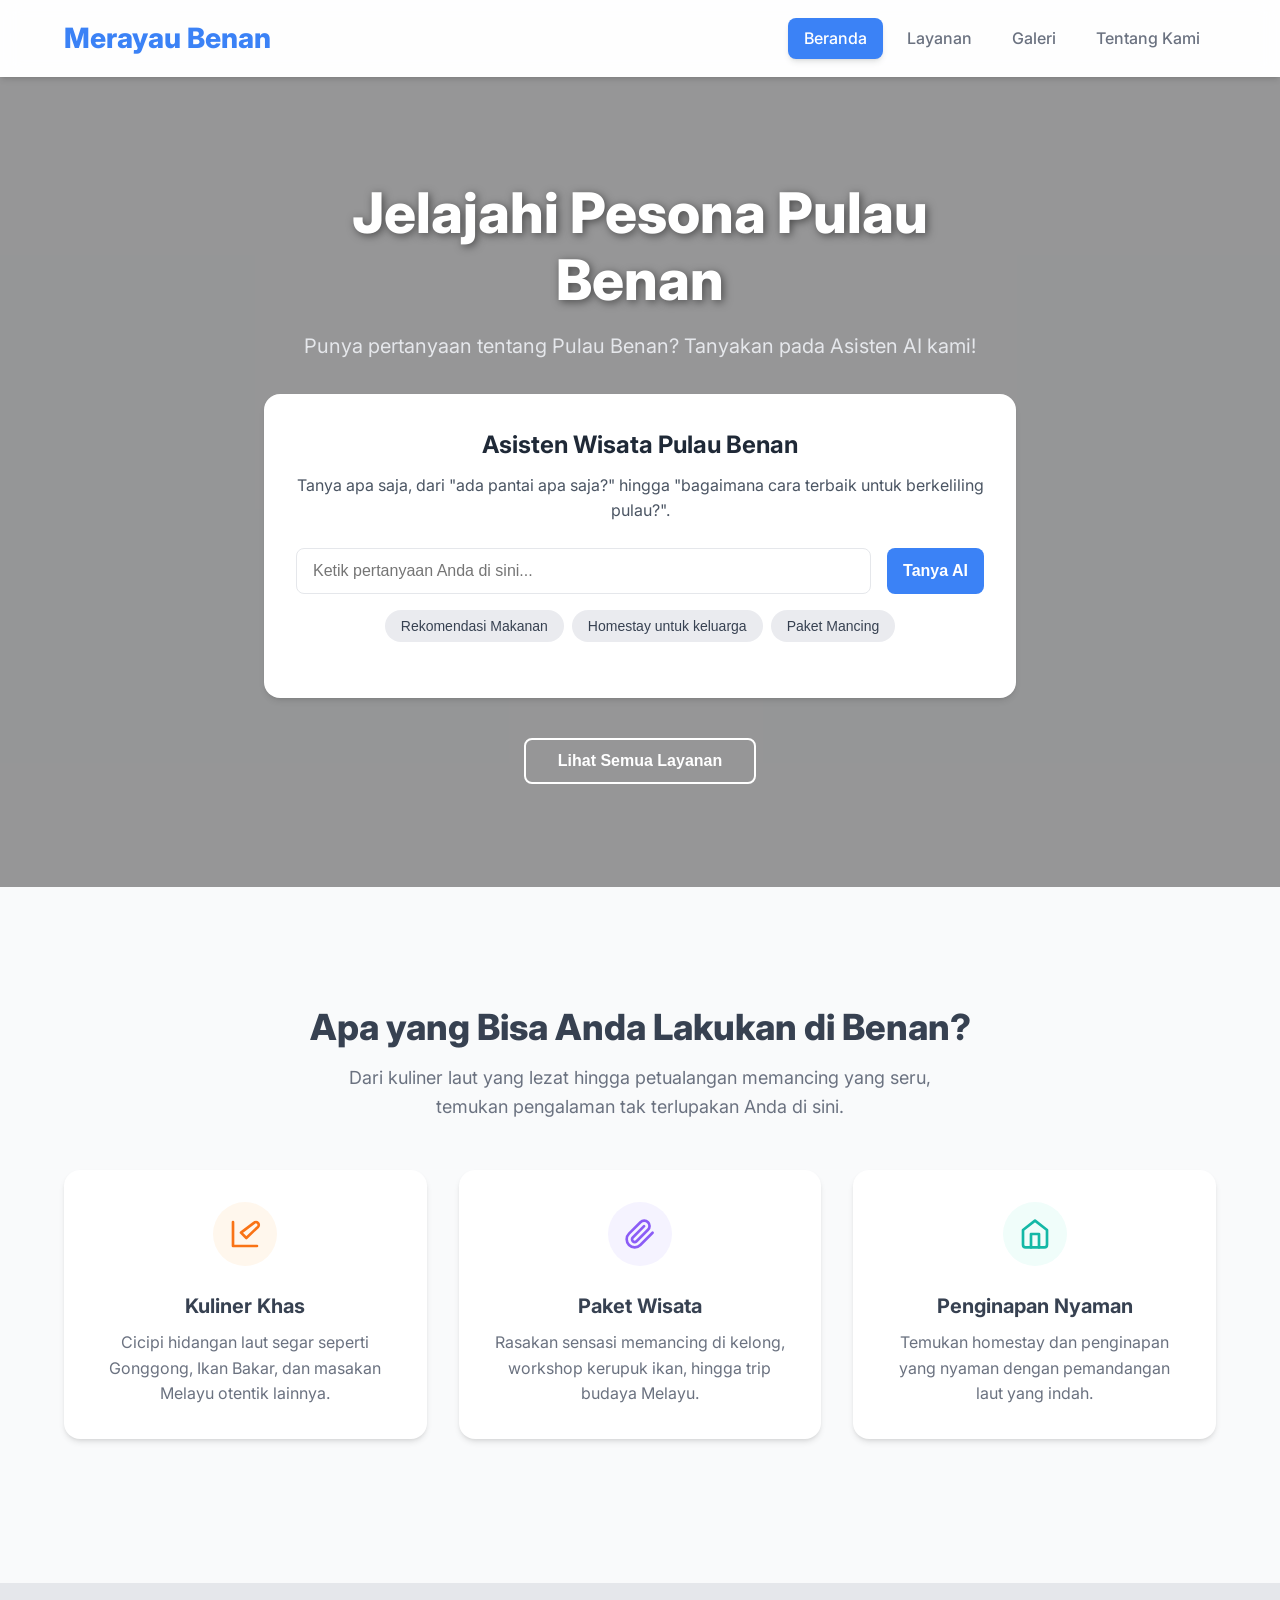
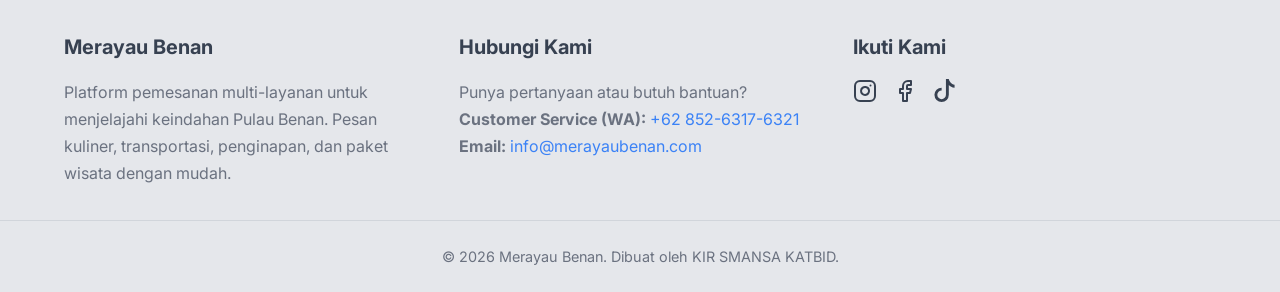
==== commit 5450ae8e: "Perbarui struktur footer dengan konten baru dan gaya; ganti nomor WhatsApp di model." ====
--- a/index.html
+++ b/index.html
@@ -763,10 +763,99 @@
 
     <!-- Footer -->
     <footer>
-      <p>
+      <div class="container footer-content">
+        <div class="footer-section about">
+          <h3 class="footer-title">Merayau Benan</h3>
+          <p>
+            Platform pemesanan multi-layanan untuk menjelajahi keindahan Pulau
+            Benan. Pesan kuliner, transportasi, penginapan, dan paket wisata
+            dengan mudah.
+          </p>
+        </div>
+        <div class="footer-section contact">
+          <h3 class="footer-title">Hubungi Kami</h3>
+          <p>
+            Punya pertanyaan atau butuh bantuan?<br />
+            <strong>Customer Service (WA):</strong>
+            <a href="https://wa.me/6285263176321" target="_blank"
+              >+62 852-6317-6321</a
+            >
+            <br />
+            <strong>Email:</strong>
+            <a href="mailto:info@merayaubenan.com">info@merayaubenan.com</a>
+          </p>
+        </div>
+        <div class="footer-section social">
+          <h3 class="footer-title">Ikuti Kami</h3>
+          <div class="social-links">
+            <a
+              href="https://instagram.com/benanislandresort"
+              target="_blank"
+              aria-label="Instagram"
+            >
+              <svg
+                xmlns="http://www.w3.org/2000/svg"
+                width="24"
+                height="24"
+                viewBox="0 0 24 24"
+                fill="none"
+                stroke="currentColor"
+                stroke-width="2"
+                stroke-linecap="round"
+                stroke-linejoin="round"
+              >
+                <rect x="2" y="2" width="20" height="20" rx="5" ry="5"></rect>
+                <path
+                  d="M16 11.37A4 4 0 1 1 12.63 8 4 4 0 0 1 16 11.37z"
+                ></path>
+                <line x1="17.5" y1="6.5" x2="17.51" y2="6.5"></line>
+              </svg>
+            </a>
+            <a
+              href="https://facebook.com/BenanIslandResort"
+              target="_blank"
+              aria-label="Facebook"
+            >
+              <svg
+                xmlns="http://www.w3.org/2000/svg"
+                width="24"
+                height="24"
+                viewBox="0 0 24 24"
+                fill="none"
+                stroke="currentColor"
+                stroke-width="2"
+                stroke-linecap="round"
+                stroke-linejoin="round"
+              >
+                <path
+                  d="M18 2h-3a5 5 0 0 0-5 5v3H7v4h3v8h4v-8h3l1-4h-4V7a1 1 0 0 1 1-1h3z"
+                ></path>
+              </svg>
+            </a>
+            <a
+              href="https://tiktok.com/@benan"
+              target="_blank"
+              aria-label="TikTok"
+            >
+              <svg
+                xmlns="http://www.w3.org/2000/svg"
+                width="23"
+                height="23"
+                fill="currentColor"
+                viewBox="0 0 16 16"
+              >
+                <path
+                  d="M9 0h1.98c.144.715.54 1.617 1.235 2.512C12.895 3.389 13.797 4 15 4v2c-1.753 0-3.07-.814-4-1.829V11a5 5 0 1 1-5-5v2a3 3 0 1 0 3 3z"
+                />
+              </svg>
+            </a>
+          </div>
+        </div>
+      </div>
+      <div class="footer-bottom">
         &copy; <span id="year"></span> Merayau Benan. Dibuat oleh KIR SMANSA
         KATBID.
-      </p>
+      </div>
     </footer>
     <a href="#" id="back-to-top-btn" title="Kembali ke atas">&#8679;</a>
     <script src="js/main.js" type="module"></script>
--- a/css/style.css
+++ b/css/style.css
@@ -595,24 +595,6 @@
   width: auto;
   white-space: nowrap;
 }
-.ai-result-container {
-  margin-top: 1.5rem;
-}
-.ai-result-card {
-  background-color: #f0f9ff;
-  border: 1px solid #e0f2fe;
-  border-radius: 0.5rem;
-  padding: 1rem;
-  text-align: left;
-}
-.ai-result-card h4 {
-  font-weight: 700;
-  margin-bottom: 0.5rem;
-  color: #0c4a6e;
-}
-.ai-result-card p {
-  color: #075985;
-}
 .loading-spinner {
   display: inline-block;
   width: 1em;
@@ -628,6 +610,60 @@
   to {
     transform: rotate(360deg);
   }
+}
+
+/* === PERBAIKAN TAMPILAN HASIL AI (TERINTEGRASI) === */
+.ai-result-container {
+  position: relative;
+  max-height: 300px;
+  overflow-y: auto;
+  text-align: left;
+  margin-top: 1.5rem;
+}
+.ai-result-container::-webkit-scrollbar {
+  width: 8px;
+}
+.ai-result-container::-webkit-scrollbar-track {
+  background: #f1f1f1;
+  border-radius: 10px;
+}
+.ai-result-container::-webkit-scrollbar-thumb {
+  background: #888;
+  border-radius: 10px;
+}
+.ai-result-container::-webkit-scrollbar-thumb:hover {
+  background: #555;
+}
+.ai-result-card {
+  background-color: #f0f9ff;
+  border: 1px solid #e0f2fe;
+  border-radius: 0.5rem;
+  padding: 1rem;
+  padding-right: 2.5rem;
+}
+.ai-result-card h4 {
+  font-weight: 700;
+  margin-bottom: 0.5rem;
+  color: #0c4a6e;
+}
+.ai-result-card p {
+  color: #075985;
+}
+.ai-result-close-btn {
+  position: absolute;
+  top: 10px;
+  right: 10px;
+  background: none;
+  border: none;
+  font-size: 1.5rem;
+  color: #9ca3af;
+  cursor: pointer;
+  line-height: 1;
+  padding: 0.25rem;
+  transition: color 0.2s;
+}
+.ai-result-close-btn:hover {
+  color: #4b5563;
 }
 
 /* === GALERI === */
@@ -914,12 +950,69 @@
   visibility: visible;
 }
 footer {
-  text-align: center;
-  padding: 2rem 0;
-  margin-top: 2rem;
+  padding: 3rem 0 0 0;
   background-color: #e5e7eb;
   color: var(--color-light-text);
-}
+  margin-top: 2rem;
+}
+
+.footer-content {
+  display: grid;
+  grid-template-columns: repeat(auto-fit, minmax(250px, 1fr));
+  gap: 2rem;
+  padding: 0 1.5rem 2rem 1.5rem;
+}
+
+.footer-section h3 {
+  font-size: 1.25rem;
+  font-weight: 700;
+  color: var(--color-text);
+  margin-bottom: 1rem;
+}
+
+.footer-section p {
+  line-height: 1.7;
+}
+
+.footer-section a {
+  color: var(--color-primary);
+  text-decoration: none;
+  transition: opacity 0.2s;
+}
+
+.footer-section a:hover {
+  opacity: 0.8;
+}
+
+.social-links {
+  display: flex;
+  flex-direction: column;
+  gap: 0.5rem;
+}
+
+.footer-bottom {
+  text-align: center;
+  padding: 1.5rem 0;
+  border-top: 1px solid #d1d5db;
+  font-size: 0.9rem;
+}
+
+.social-links {
+  /* Ubah dari flex-direction: column ke row */
+  flex-direction: row;
+  gap: 1rem; /* Beri jarak antar ikon */
+}
+
+.social-links a {
+  color: var(--color-text); /* Warna ikon */
+  transition: all 0.3s ease;
+}
+
+.social-links a:hover {
+  color: var(--color-primary); /* Warna ikon saat disentuh mouse */
+  transform: translateY(-3px); /* Efek sedikit terangkat */
+}
+
 #back-to-top-btn {
   position: fixed;
   bottom: 20px;
